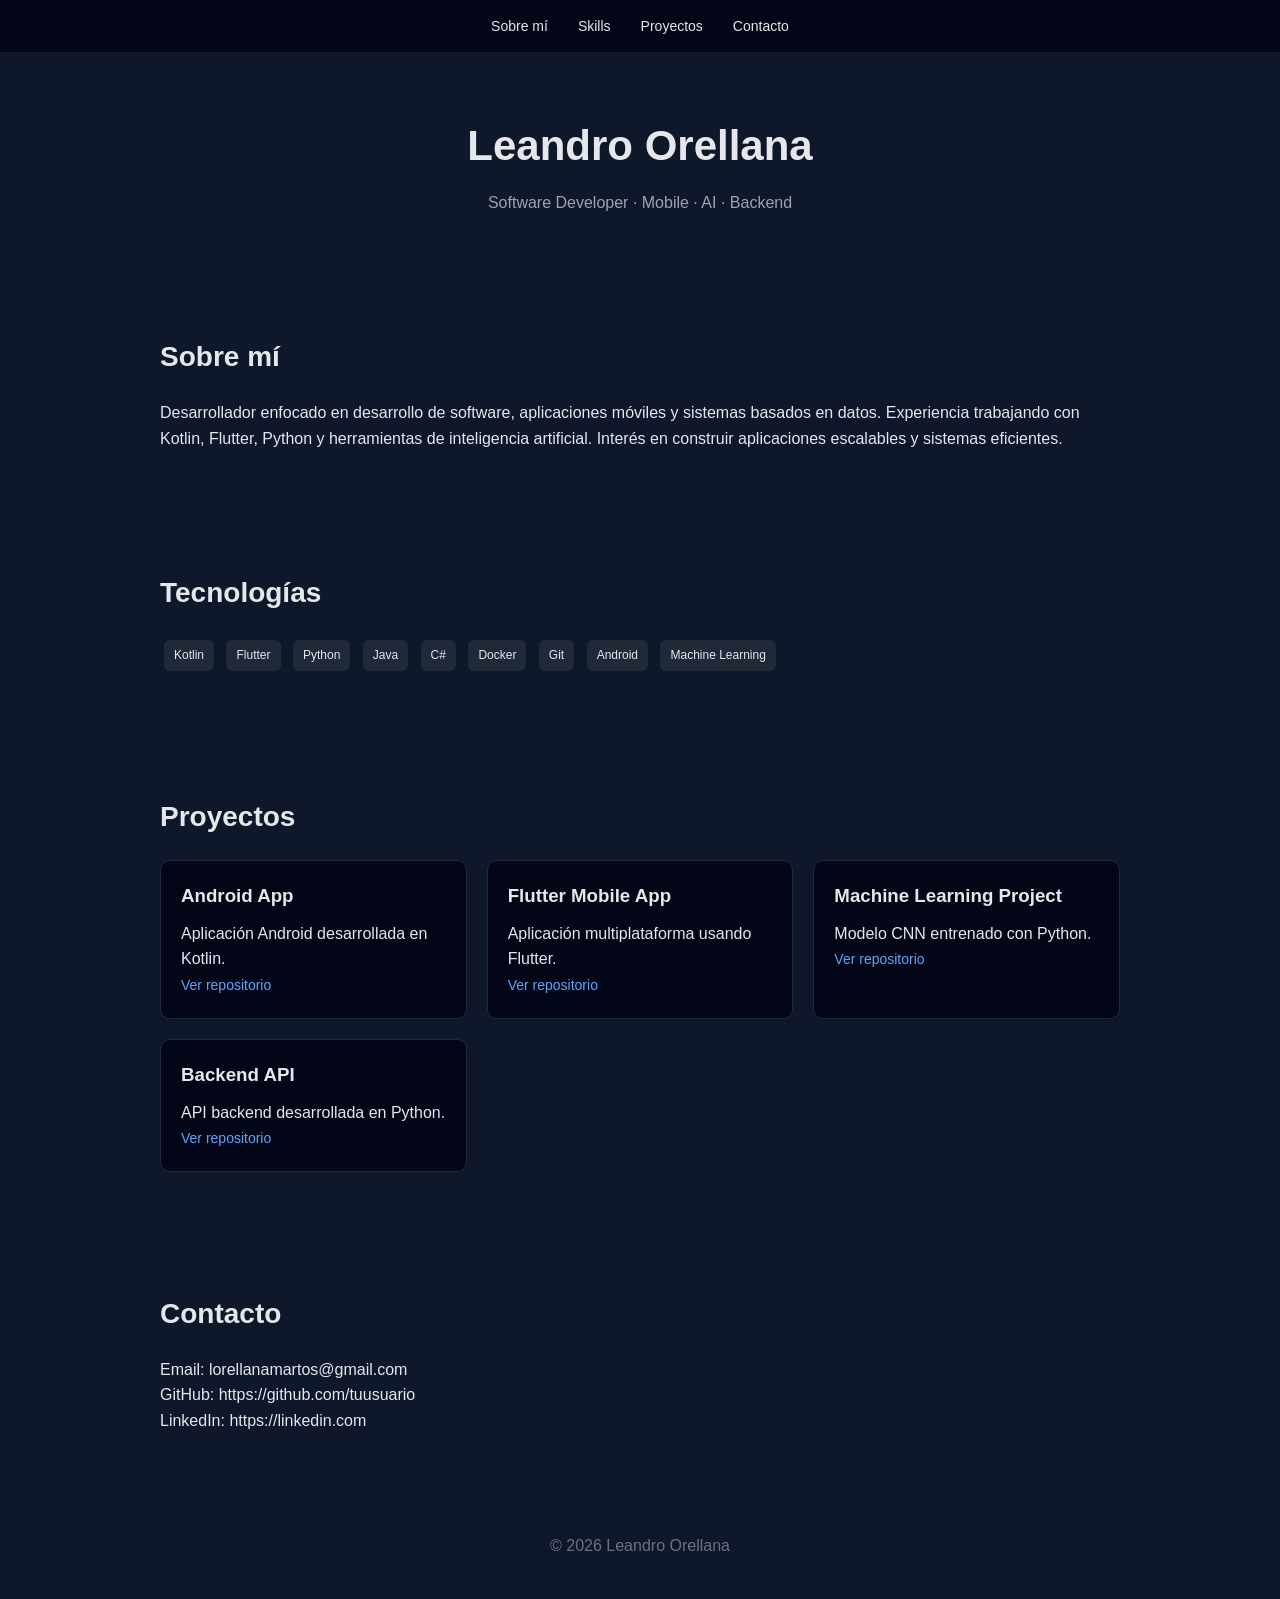
==== index.html @ 38a7999f "Add files via upload" ====
<!DOCTYPE html>
<html lang="es">
<head>
  <meta charset="UTF-8" />
  <meta name="viewport" content="width=device-width, initial-scale=1.0" />
  <title>Leandro Orellana | Software Developer</title>
  <style>
    *{box-sizing:border-box;margin:0;padding:0;font-family:Arial, Helvetica, sans-serif}
    body{background:#0f172a;color:#e5e7eb;line-height:1.6}
    header{padding:60px 20px;text-align:center}
    header h1{font-size:42px;margin-bottom:10px}
    header p{color:#9ca3af}

    nav{display:flex;justify-content:center;gap:30px;padding:15px;background:#020617;position:sticky;top:0}
    nav a{color:#e5e7eb;text-decoration:none;font-size:14px}

    section{max-width:1000px;margin:auto;padding:60px 20px}

    h2{margin-bottom:20px;font-size:28px}

    .grid{display:grid;grid-template-columns:repeat(auto-fit,minmax(250px,1fr));gap:20px}

    .card{background:#020617;padding:20px;border-radius:10px;border:1px solid #1f2937}

    .card h3{margin-bottom:10px}

    .tech span{display:inline-block;background:#1f2937;padding:6px 10px;border-radius:6px;font-size:12px;margin:4px}

    .project a{color:#60a5fa;text-decoration:none;font-size:14px}

    footer{text-align:center;padding:40px;color:#6b7280}
  </style>
</head>
<body>

<nav>
  <a href="#about">Sobre mí</a>
  <a href="#skills">Skills</a>
  <a href="#projects">Proyectos</a>
  <a href="#contact">Contacto</a>
</nav>

<header>
  <h1>Leandro Orellana</h1>
  <p>Software Developer · Mobile · AI · Backend</p>
</header>

<section id="about">
  <h2>Sobre mí</h2>
  <p>
  Desarrollador enfocado en desarrollo de software, aplicaciones móviles y sistemas basados en datos. 
  Experiencia trabajando con Kotlin, Flutter, Python y herramientas de inteligencia artificial. 
  Interés en construir aplicaciones escalables y sistemas eficientes.
  </p>
</section>

<section id="skills">
  <h2>Tecnologías</h2>
  <div class="tech">
    <span>Kotlin</span>
    <span>Flutter</span>
    <span>Python</span>
    <span>Java</span>
    <span>C#</span>
    <span>Docker</span>
    <span>Git</span>
    <span>Android</span>
    <span>Machine Learning</span>
  </div>
</section>

<section id="projects">
  <h2>Proyectos</h2>

  <div class="grid">

    <div class="card project">
      <h3>Android App</h3>
      <p>Aplicación Android desarrollada en Kotlin.</p>
      <a href="#">Ver repositorio</a>
    </div>

    <div class="card project">
      <h3>Flutter Mobile App</h3>
      <p>Aplicación multiplataforma usando Flutter.</p>
      <a href="#">Ver repositorio</a>
    </div>

    <div class="card project">
      <h3>Machine Learning Project</h3>
      <p>Modelo CNN entrenado con Python.</p>
      <a href="#">Ver repositorio</a>
    </div>

    <div class="card project">
      <h3>Backend API</h3>
      <p>API backend desarrollada en Python.</p>
      <a href="#">Ver repositorio</a>
    </div>

  </div>
</section>

<section id="contact">
  <h2>Contacto</h2>
  <p>Email: lorellanamartos@gmail.com</p>
  <p>GitHub: https://github.com/tuusuario</p>
  <p>LinkedIn: https://linkedin.com</p>
</section>

<footer>
  <p>© 2026 Leandro Orellana</p>
</footer>

</body>
</html>
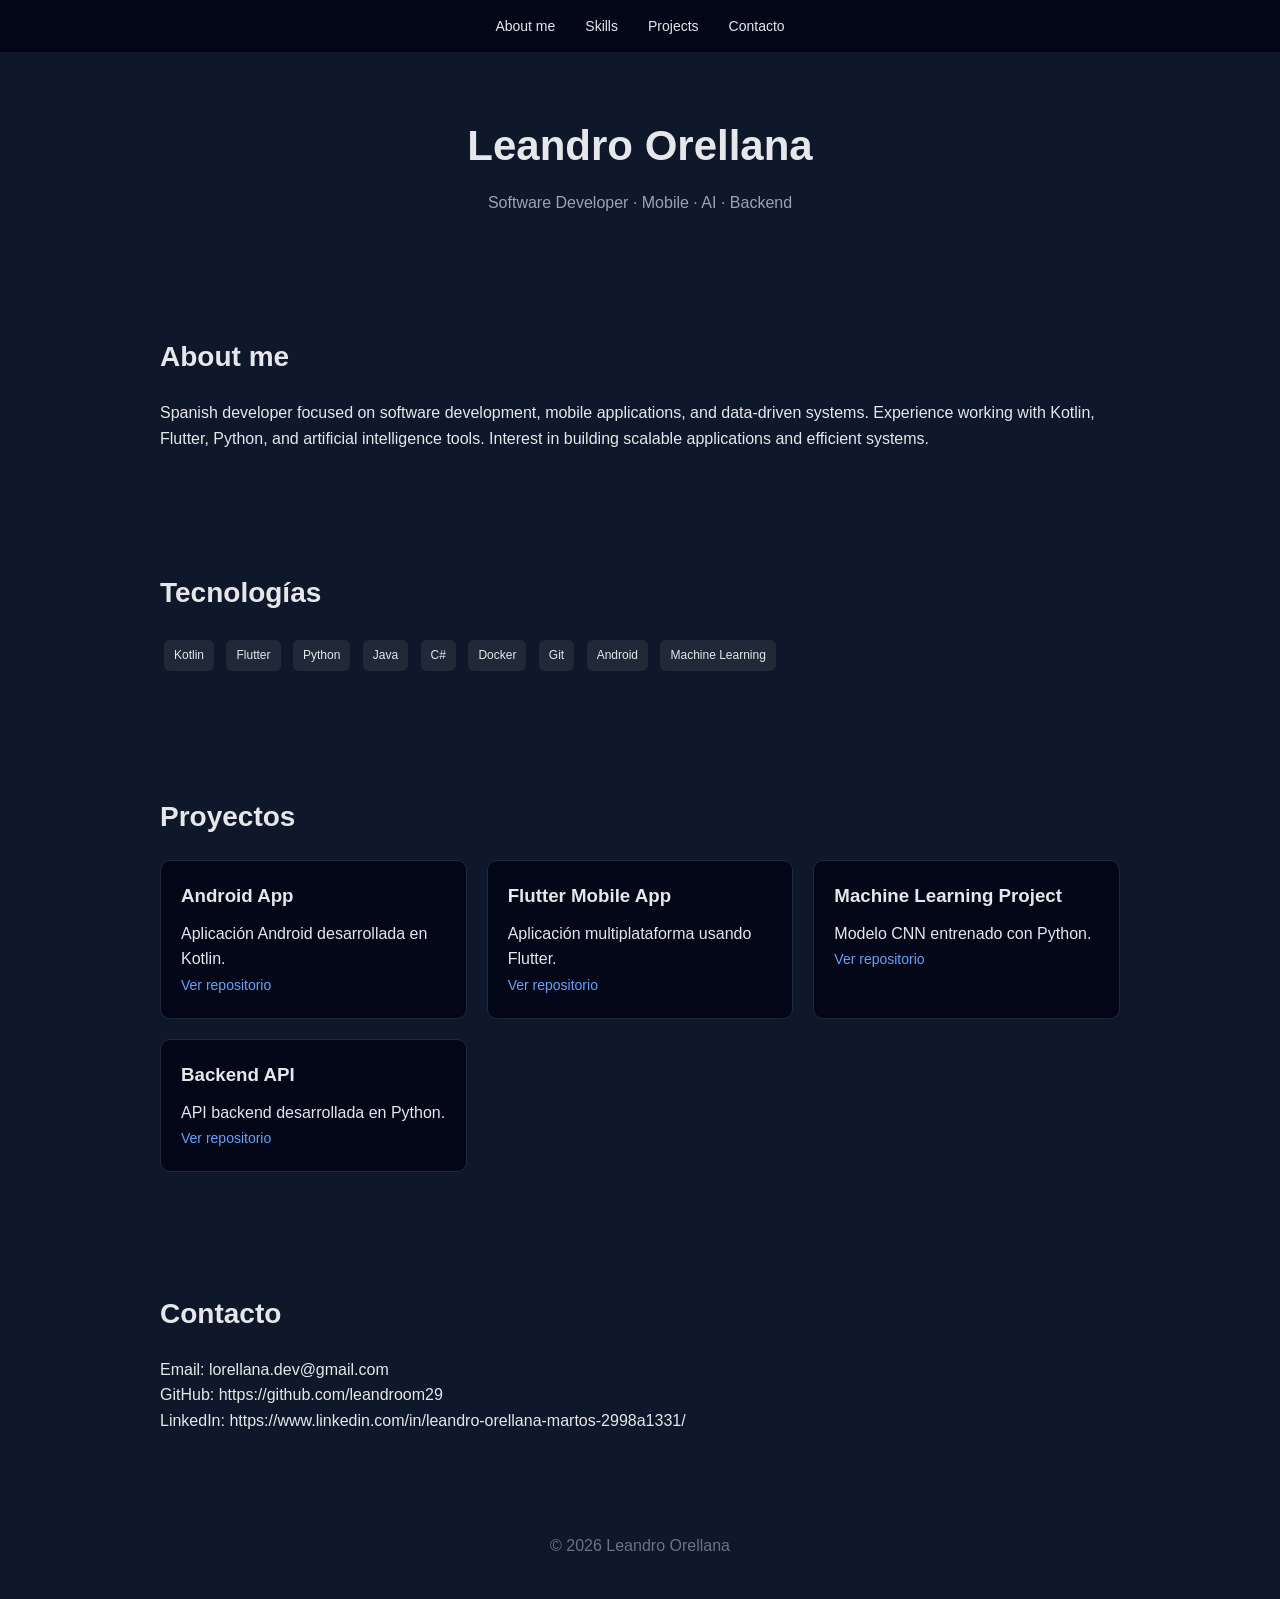
==== commit ff434eed: "Translate content to English and update contact info Updated personal information and translated sec" ====
--- a/index.html
+++ b/index.html
@@ -34,9 +34,9 @@
 <body>
 
 <nav>
-  <a href="#about">Sobre mí</a>
+  <a href="#about">About me</a>
   <a href="#skills">Skills</a>
-  <a href="#projects">Proyectos</a>
+  <a href="#projects">Projects</a>
   <a href="#contact">Contacto</a>
 </nav>
 
@@ -46,11 +46,11 @@
 </header>
 
 <section id="about">
-  <h2>Sobre mí</h2>
+  <h2>About me</h2>
   <p>
-  Desarrollador enfocado en desarrollo de software, aplicaciones móviles y sistemas basados en datos. 
-  Experiencia trabajando con Kotlin, Flutter, Python y herramientas de inteligencia artificial. 
-  Interés en construir aplicaciones escalables y sistemas eficientes.
+  Spanish developer focused on software development, mobile applications, and data-driven systems.
+Experience working with Kotlin, Flutter, Python, and artificial intelligence tools.
+Interest in building scalable applications and efficient systems.
   </p>
 </section>
 
@@ -103,9 +103,9 @@
 
 <section id="contact">
   <h2>Contacto</h2>
-  <p>Email: lorellanamartos@gmail.com</p>
-  <p>GitHub: https://github.com/tuusuario</p>
-  <p>LinkedIn: https://linkedin.com</p>
+  <p>Email: lorellana.dev@gmail.com</p>
+  <p>GitHub: https://github.com/leandroom29</p>
+  <p>LinkedIn: https://www.linkedin.com/in/leandro-orellana-martos-2998a1331/</p>
 </section>
 
 <footer>
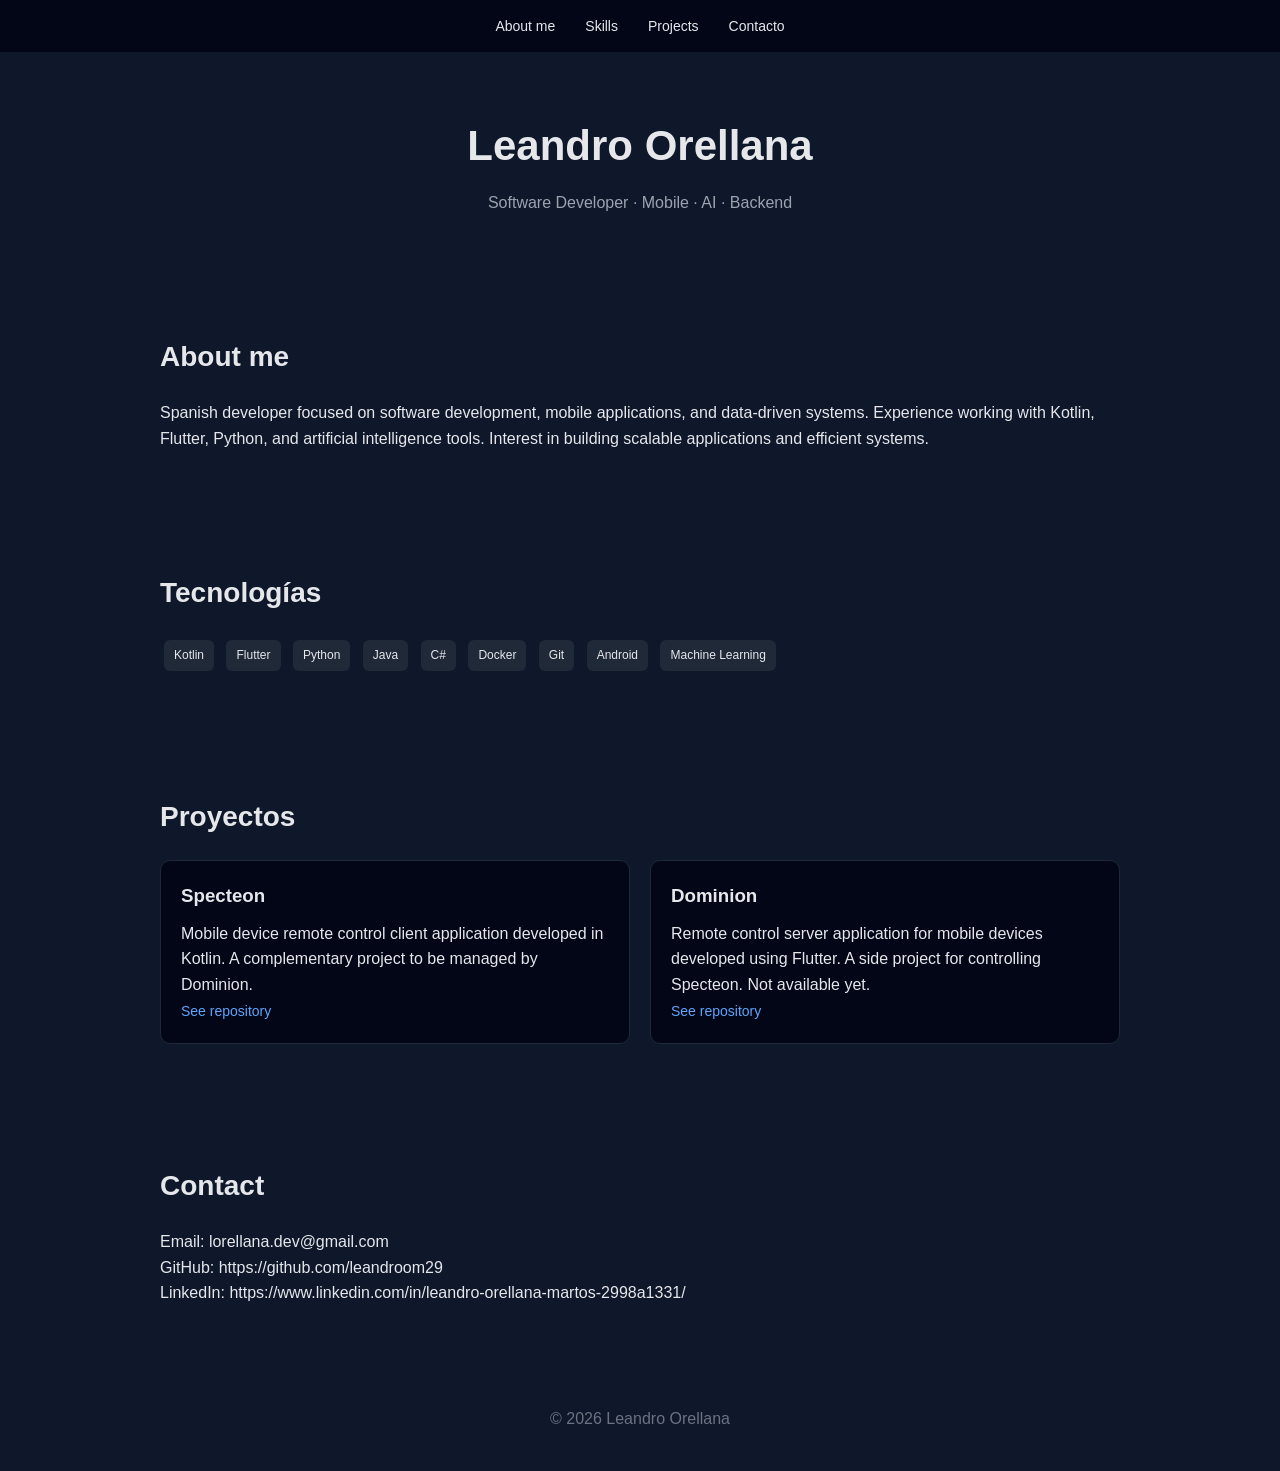
==== commit adb3ed0d: "Revise project details and update contact section Updated project descriptions and links in the port" ====
--- a/index.html
+++ b/index.html
@@ -75,34 +75,21 @@
   <div class="grid">
 
     <div class="card project">
-      <h3>Android App</h3>
-      <p>Aplicación Android desarrollada en Kotlin.</p>
-      <a href="#">Ver repositorio</a>
+      <h3>Specteon</h3>
+      <p>Mobile device remote control client application developed in Kotlin. A complementary project to be managed by Dominion.</p>
+      <a href="https://github.com/leandroom29/Specteon">See repository</a>
     </div>
 
     <div class="card project">
-      <h3>Flutter Mobile App</h3>
-      <p>Aplicación multiplataforma usando Flutter.</p>
-      <a href="#">Ver repositorio</a>
+      <h3>Dominion</h3>
+      <p>Remote control server application for mobile devices developed using Flutter. A side project for controlling Specteon. Not available yet.</p>
+      <a href="#">See repository</a>
     </div>
-
-    <div class="card project">
-      <h3>Machine Learning Project</h3>
-      <p>Modelo CNN entrenado con Python.</p>
-      <a href="#">Ver repositorio</a>
-    </div>
-
-    <div class="card project">
-      <h3>Backend API</h3>
-      <p>API backend desarrollada en Python.</p>
-      <a href="#">Ver repositorio</a>
-    </div>
-
   </div>
 </section>
 
 <section id="contact">
-  <h2>Contacto</h2>
+  <h2>Contact</h2>
   <p>Email: lorellana.dev@gmail.com</p>
   <p>GitHub: https://github.com/leandroom29</p>
   <p>LinkedIn: https://www.linkedin.com/in/leandro-orellana-martos-2998a1331/</p>
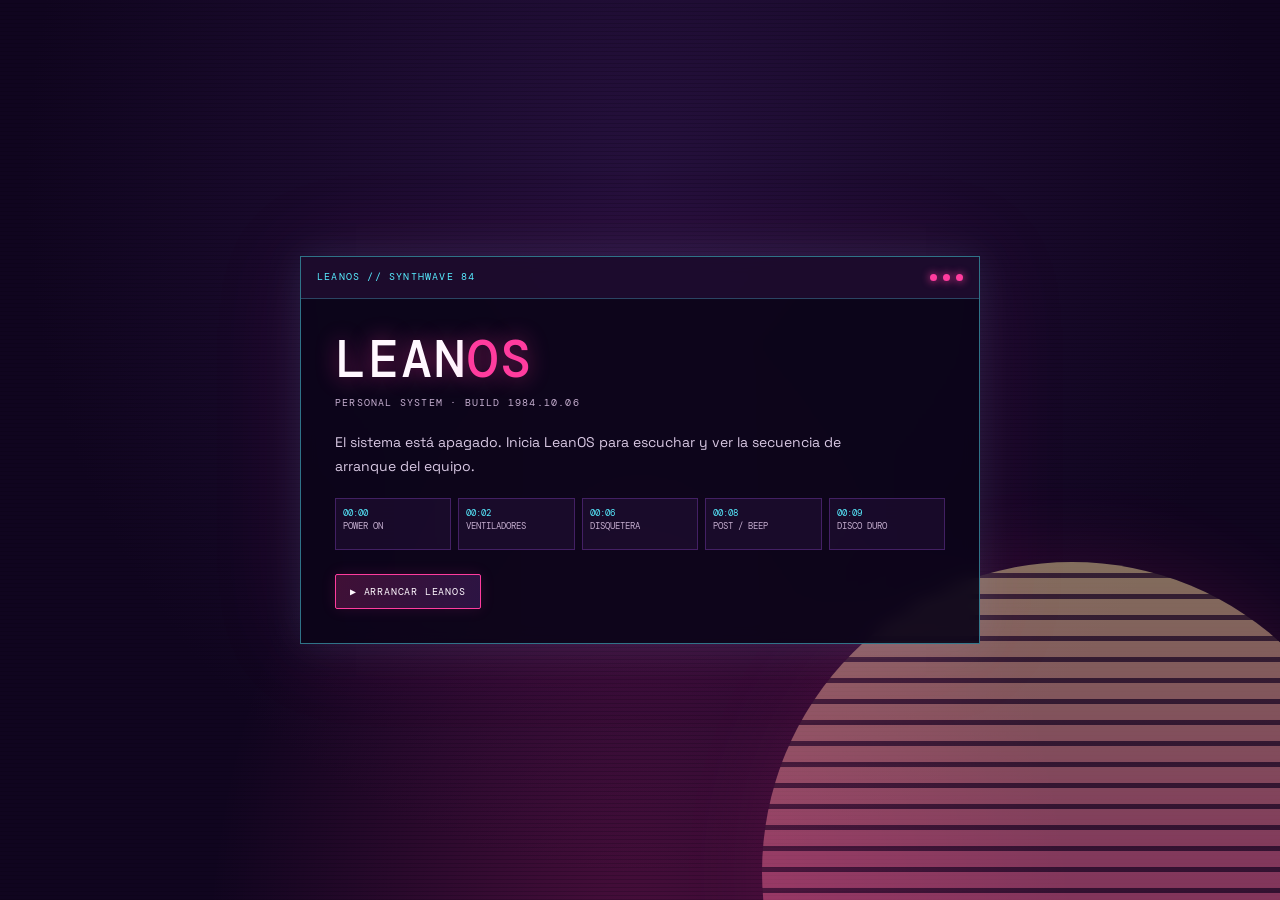
==== commit 6c36e858: "portfolio" ====
--- a/index.html
+++ b/index.html
@@ -3,101 +3,974 @@
 <head>
   <meta charset="UTF-8" />
   <meta name="viewport" content="width=device-width, initial-scale=1.0" />
-  <title>Leandro Orellana | Software Developer</title>
+  <meta name="theme-color" content="#10051f" />
+  <meta name="description" content="Portfolio de Leandro Orellana, desarrollador de software especializado en aplicaciones móviles, backend e inteligencia artificial." />
+  <title>Leandro Orellana — Software Developer</title>
   <style>
-    *{box-sizing:border-box;margin:0;padding:0;font-family:Arial, Helvetica, sans-serif}
-    body{background:#0f172a;color:#e5e7eb;line-height:1.6}
-    header{padding:60px 20px;text-align:center}
-    header h1{font-size:42px;margin-bottom:10px}
-    header p{color:#9ca3af}
-
-    nav{display:flex;justify-content:center;gap:30px;padding:15px;background:#020617;position:sticky;top:0}
-    nav a{color:#e5e7eb;text-decoration:none;font-size:14px}
-
-    section{max-width:1000px;margin:auto;padding:60px 20px}
-
-    h2{margin-bottom:20px;font-size:28px}
-
-    .grid{display:grid;grid-template-columns:repeat(auto-fit,minmax(250px,1fr));gap:20px}
-
-    .card{background:#020617;padding:20px;border-radius:10px;border:1px solid #1f2937}
-
-    .card h3{margin-bottom:10px}
-
-    .tech span{display:inline-block;background:#1f2937;padding:6px 10px;border-radius:6px;font-size:12px;margin:4px}
-
-    .project a{color:#60a5fa;text-decoration:none;font-size:14px}
-
-    footer{text-align:center;padding:40px;color:#6b7280}
+    @import url("https://fonts.googleapis.com/css2?family=DM+Mono:wght@400;500&family=Space+Grotesk:wght@400;500;600;700&display=swap");
+
+    :root {
+      color-scheme: dark;
+      --night: #10051f;
+      --panel: #190b2b;
+      --pink: #ff3c9e;
+      --violet: #b45cff;
+      --cyan: #57ecff;
+      --muted: #b3a4c9;
+      --white: #fff8ff;
+      --mono: "DM Mono", "Courier New", monospace;
+      --sans: "Space Grotesk", Arial, sans-serif;
+    }
+
+    * { box-sizing: border-box; }
+    body {
+      margin: 0;
+      overflow: hidden;
+      background: var(--night);
+      color: var(--white);
+      font-family: var(--sans);
+      line-height: 1.65;
+    }
+    a { color: inherit; }
+    a:focus-visible { outline: 2px solid var(--cyan); outline-offset: 5px; }
+    .hero {
+      position: relative;
+      isolation: isolate;
+      width: 100%;
+      height: 100vh;
+      height: 100dvh;
+      overflow: hidden;
+      background: #10051f;
+    }
+    .scene {
+      position: absolute;
+      z-index: -2;
+      inset: 0;
+      width: 100%;
+      height: 100%;
+      pointer-events: none;
+    }
+    .hero::after {
+      position: absolute;
+      z-index: -1;
+      inset: 0;
+      background: linear-gradient(90deg, rgb(16 5 31 / 76%), rgb(16 5 31 / 32%) 58%, transparent),
+        linear-gradient(0deg, #10051f 0%, transparent 24%, transparent 73%, rgb(16 5 31 / 30%));
+      content: "";
+      pointer-events: none;
+    }
+    .topbar {
+      position: absolute;
+      z-index: 1;
+      top: 0;
+      right: 0;
+      left: 0;
+      display: flex;
+      align-items: center;
+      justify-content: space-between;
+      padding: 24px clamp(20px, 5vw, 64px);
+    }
+    .brand {
+      color: var(--white);
+      font-family: var(--mono);
+      font-size: 14px;
+      letter-spacing: .13em;
+      text-decoration: none;
+    }
+    .brand span { color: var(--pink); }
+    .top-status, .hero-foot {
+      color: #ead7f0;
+      font-family: var(--mono);
+      font-size: 10px;
+      letter-spacing: .12em;
+      text-transform: uppercase;
+    }
+    .top-status span { color: var(--cyan); }
+    .identity {
+      position: absolute;
+      z-index: 1;
+      top: 17%;
+      left: clamp(20px, 5vw, 64px);
+      max-width: 340px;
+      pointer-events: none;
+      text-shadow: 0 2px 20px rgb(16 5 31 / 55%);
+    }
+    .identity p {
+      margin: 0 0 7px;
+      color: var(--cyan);
+      font-family: var(--mono);
+      font-size: 10px;
+      letter-spacing: .15em;
+      text-transform: uppercase;
+    }
+    .identity h1 {
+      margin: 0;
+      font-size: clamp(33px, 4.4vw, 52px);
+      letter-spacing: -.075em;
+      line-height: .98;
+    }
+    .identity h1 span { color: #ff8bc4; }
+    .section-nav {
+      position: absolute;
+      z-index: 1;
+      bottom: clamp(48px, 8vh, 76px);
+      left: 50%;
+      display: flex;
+      max-width: calc(100% - 32px);
+      flex-wrap: wrap;
+      justify-content: center;
+      gap: 9px;
+      transform: translateX(-50%);
+    }
+    .section-button {
+      display: inline-flex;
+      min-height: 40px;
+      align-items: center;
+      justify-content: center;
+      gap: 9px;
+      padding: 0 15px;
+      border: 1px solid rgb(255 255 255 / 28%);
+      border-radius: 3px;
+      background: rgb(19 7 34 / 78%);
+      color: var(--white);
+      font-family: var(--mono);
+      font-size: 10px;
+      letter-spacing: .04em;
+      cursor: pointer;
+      backdrop-filter: blur(8px);
+      transition: border-color .2s ease, background .2s ease, transform .2s ease;
+    }
+    .section-button:hover {
+      transform: translateY(-2px);
+      border-color: var(--cyan);
+      background: rgb(30 11 49 / 94%);
+    }
+    .section-button span { color: var(--pink); }
+    .hero-foot {
+      position: absolute;
+      right: clamp(20px, 5vw, 64px);
+      bottom: 19px;
+      left: clamp(20px, 5vw, 64px);
+      z-index: 1;
+      display: flex;
+      justify-content: space-between;
+    }
+    .hero-foot span:last-child { color: var(--cyan); }
+    .info-window {
+      width: min(460px, calc(100% - 32px));
+      max-height: min(520px, calc(100dvh - 40px));
+      padding: 0;
+      overflow: auto;
+      border: 1px solid rgb(255 60 158 / 72%);
+      border-radius: 4px;
+      background: linear-gradient(145deg, rgb(29 11 47 / 98%), rgb(13 6 25 / 98%));
+      color: var(--white);
+      box-shadow: 0 0 50px rgb(255 60 158 / 23%), 0 18px 80px rgb(0 0 0 / 55%);
+    }
+    .info-window::backdrop { background: rgb(8 3 17 / 58%); backdrop-filter: blur(4px); }
+    .window-bar {
+      position: sticky;
+      top: 0;
+      display: flex;
+      align-items: center;
+      justify-content: space-between;
+      gap: 16px;
+      padding: 13px 17px;
+      border-bottom: 1px solid rgb(190 119 255 / 24%);
+      background: #1b0b2d;
+    }
+    .window-title {
+      margin: 0;
+      color: var(--cyan);
+      font-family: var(--mono);
+      font-size: 11px;
+      font-weight: 500;
+      letter-spacing: .1em;
+      text-transform: uppercase;
+    }
+    .window-close {
+      display: grid;
+      width: 29px;
+      height: 29px;
+      place-items: center;
+      border: 1px solid rgb(255 255 255 / 25%);
+      border-radius: 2px;
+      background: transparent;
+      color: var(--white);
+      font-size: 17px;
+      cursor: pointer;
+    }
+    .window-close:hover { border-color: var(--pink); color: var(--pink); }
+    .window-content { padding: 20px; color: var(--muted); font-size: 14px; }
+    .window-content h3 { margin: 0 0 9px; color: var(--white); font-size: 21px; letter-spacing: -.04em; }
+    .window-content p { margin: 0 0 14px; }
+    .window-content a { color: #ff8bc4; text-underline-offset: 4px; }
+    .window-content a:hover { color: var(--cyan); }
+    .window-content[hidden] { display: none; }
+    .tech-list { display: flex; flex-wrap: wrap; gap: 8px; }
+    .tech-list span {
+      padding: 6px 10px;
+      border: 1px solid rgb(180 92 255 / 32%);
+      background: rgb(180 92 255 / 9%);
+      color: #eadcf5;
+      font-family: var(--mono);
+      font-size: 11px;
+    }
+    .project-entry + .project-entry { margin-top: 19px; padding-top: 16px; border-top: 1px solid rgb(190 119 255 / 18%); }
+    .project-entry h3 { font-size: 17px; }
+    .project-entry p { margin-bottom: 8px; }
+    .boot-screen {
+      position: fixed;
+      z-index: 10;
+      inset: 0;
+      display: grid;
+      place-items: center;
+      overflow: hidden;
+      padding: 24px;
+      background: radial-gradient(ellipse at 50% 110%, rgb(255 43 151 / 25%), transparent 48%),
+        radial-gradient(ellipse at 50% 20%, #25103c 0%, #10051f 68%);
+      opacity: 1;
+      transition: opacity .55s ease, visibility .55s ease;
+    }
+    .boot-screen::before {
+      position: absolute;
+      inset: 0;
+      background: repeating-linear-gradient(transparent 0 3px, rgb(5 0 13 / 19%) 3px 4px);
+      content: "";
+      pointer-events: none;
+    }
+    .boot-sun {
+      position: absolute;
+      right: -8vw;
+      bottom: -22vw;
+      width: min(68vw, 620px);
+      aspect-ratio: 1;
+      border-radius: 50%;
+      background: repeating-linear-gradient(0deg, transparent 0 16px, rgb(36 7 41 / 75%) 16px 21px),
+        linear-gradient(180deg, #ffe1a0 0%, #ff719e 48%, #ff2b96 100%);
+      box-shadow: 0 0 90px rgb(255 43 151 / 28%);
+      opacity: .48;
+      pointer-events: none;
+    }
+    .boot-shell {
+      position: relative;
+      width: min(680px, 100%);
+      border: 1px solid rgb(87 236 255 / 48%);
+      background: rgb(12 5 25 / 90%);
+      box-shadow: 0 0 36px rgb(87 236 255 / 10%), 0 0 90px rgb(255 43 151 / 10%);
+      backdrop-filter: blur(8px);
+    }
+    .boot-titlebar {
+      display: flex;
+      align-items: center;
+      justify-content: space-between;
+      gap: 12px;
+      padding: 12px 16px;
+      border-bottom: 1px solid rgb(87 236 255 / 26%);
+      background: rgb(32 12 49 / 85%);
+      color: var(--cyan);
+      font-family: var(--mono);
+      font-size: 10px;
+      letter-spacing: .12em;
+      text-transform: uppercase;
+    }
+    .boot-leds { display: flex; gap: 6px; }
+    .boot-leds i { width: 7px; height: 7px; border-radius: 50%; background: var(--pink); box-shadow: 0 0 8px var(--pink); }
+    .boot-content { padding: clamp(20px, 5vw, 34px); }
+    .boot-wordmark {
+      margin: 0;
+      color: var(--white);
+      font-family: var(--mono);
+      font-size: clamp(32px, 8vw, 52px);
+      font-weight: 500;
+      letter-spacing: .04em;
+      line-height: 1;
+      text-shadow: 0 0 22px rgb(255 60 158 / 48%);
+    }
+    .boot-wordmark span { color: var(--pink); }
+    .boot-tagline {
+      margin: 10px 0 20px;
+      color: #c5aecf;
+      font-family: var(--mono);
+      font-size: 10px;
+      letter-spacing: .12em;
+      text-transform: uppercase;
+    }
+    .boot-intro p {
+      max-width: 520px;
+      margin: 0 0 17px;
+      color: #d8c8e3;
+      font-size: 14px;
+    }
+    .boot-sequence {
+      display: grid;
+      grid-template-columns: repeat(5, minmax(0, 1fr));
+      gap: 7px;
+      margin: 20px 0 24px;
+      padding: 0;
+      list-style: none;
+    }
+    .boot-sequence li {
+      min-height: 52px;
+      padding: 8px 7px;
+      border: 1px solid rgb(180 92 255 / 27%);
+      background: rgb(180 92 255 / 7%);
+      color: #c5aecf;
+      font-family: var(--mono);
+      font-size: 9px;
+      line-height: 1.5;
+    }
+    .boot-sequence li span { display: block; color: var(--cyan); }
+    .boot-start, .boot-skip {
+      padding: 10px 14px;
+      border: 1px solid var(--pink);
+      border-radius: 2px;
+      background: linear-gradient(110deg, rgb(255 60 158 / 21%), rgb(180 92 255 / 18%));
+      color: var(--white);
+      font-family: var(--mono);
+      font-size: 10px;
+      letter-spacing: .08em;
+      text-transform: uppercase;
+      cursor: pointer;
+      box-shadow: 0 0 15px rgb(255 60 158 / 12%);
+    }
+    .boot-start:hover, .boot-start:focus-visible, .boot-skip:hover, .boot-skip:focus-visible {
+      border-color: var(--cyan);
+      color: var(--cyan);
+    }
+    .boot-start:disabled { cursor: wait; opacity: .7; }
+    .boot-error {
+      margin: 12px 0 0 !important;
+      color: #ff8bc4 !important;
+      font-family: var(--mono);
+      font-size: 11px !important;
+    }
+    .boot-fallback {
+      margin-left: 10px;
+      padding: 0;
+      border: 0;
+      background: transparent;
+      color: var(--cyan);
+      font-family: var(--mono);
+      font-size: 10px;
+      text-decoration: underline;
+      text-underline-offset: 3px;
+      cursor: pointer;
+    }
+    .boot-fallback[hidden] { display: none; }
+    .boot-intro[hidden], .boot-running[hidden] { display: none; }
+    .boot-log {
+      min-height: 146px;
+      margin: 0;
+      overflow: hidden;
+      color: #d8c8e3;
+      font-family: var(--mono);
+      font-size: 11px;
+      line-height: 1.9;
+      list-style: none;
+    }
+    .boot-log li::before { margin-right: 9px; color: var(--cyan); content: ">"; }
+    .boot-log li:last-child::after {
+      display: inline-block;
+      width: 7px;
+      height: 12px;
+      margin-left: 5px;
+      background: var(--pink);
+      content: "";
+      vertical-align: -2px;
+      animation: boot-cursor .85s steps(2, start) infinite;
+    }
+    @keyframes boot-cursor { to { visibility: hidden; } }
+    .boot-progress-meta {
+      display: flex;
+      justify-content: space-between;
+      margin-top: 21px;
+      color: var(--cyan);
+      font-family: var(--mono);
+      font-size: 10px;
+      letter-spacing: .08em;
+      text-transform: uppercase;
+    }
+    .boot-status-group { display: flex; min-width: 0; align-items: center; gap: 8px; }
+    .boot-loader {
+      color: var(--pink);
+      white-space: pre;
+      text-shadow: 0 0 9px rgb(255 60 158 / 60%);
+    }
+    .boot-loader[hidden] { display: none; }
+    .boot-progress {
+      height: 8px;
+      margin-top: 9px;
+      padding: 1px;
+      border: 1px solid rgb(87 236 255 / 54%);
+      background: rgb(87 236 255 / 7%);
+    }
+    .boot-progress-fill {
+      width: 0;
+      height: 100%;
+      background: linear-gradient(90deg, var(--violet), var(--pink), #ffc082);
+      box-shadow: 0 0 13px rgb(255 60 158 / 65%);
+      transition: width .12s linear;
+    }
+    .boot-bottom {
+      display: flex;
+      align-items: center;
+      justify-content: space-between;
+      gap: 12px;
+      margin-top: 19px;
+      color: #9b85aa;
+      font-family: var(--mono);
+      font-size: 9px;
+      letter-spacing: .08em;
+    }
+    .boot-bottom-actions { display: flex; gap: 8px; }
+    .boot-skip {
+      padding: 7px 10px;
+      border: 1px solid rgb(255 255 255 / 27%);
+      border-radius: 2px;
+      background: transparent;
+      color: var(--white);
+      font-family: var(--mono);
+      font-size: 9px;
+      letter-spacing: .08em;
+      text-transform: uppercase;
+      cursor: pointer;
+    }
+    .boot-skip:hover, .boot-skip:focus-visible {
+      border-color: var(--pink);
+      color: #ff8bc4;
+    }
+    .boot-screen.is-exiting { visibility: hidden; opacity: 0; pointer-events: none; }
+    @media (max-width: 520px) {
+      .topbar { padding: 17px 16px; }
+      .top-status { max-width: 145px; font-size: 8px; text-align: right; }
+      .identity { top: 12%; left: 20px; }
+      .identity h1 { font-size: 31px; }
+      .section-nav { bottom: 62px; gap: 7px; }
+      .section-button { min-height: 36px; padding-inline: 10px; font-size: 9px; }
+      .hero-foot { right: 15px; bottom: 14px; left: 15px; font-size: 8px; }
+      .boot-log { min-height: 132px; font-size: 10px; }
+      .boot-tagline { font-size: 9px; }
+      .boot-bottom { align-items: flex-start; flex-wrap: wrap; }
+      .boot-bottom-actions { width: 100%; justify-content: flex-end; }
+      .boot-sequence { grid-template-columns: repeat(3, minmax(0, 1fr)); }
+      .boot-sequence li { min-height: 44px; }
+    }
+    @media (prefers-reduced-motion: reduce) {
+      *, *::before, *::after { transition-duration: .01ms !important; animation-duration: .01ms !important; animation-iteration-count: 1 !important; }
+    }
   </style>
 </head>
 <body>
-
-<nav>
-  <a href="#about">About me</a>
-  <a href="#skills">Skills</a>
-  <a href="#projects">Projects</a>
-  <a href="#contact">Contacto</a>
-</nav>
-
-<header>
-  <h1>Leandro Orellana</h1>
-  <p>Software Developer · Mobile · AI · Backend</p>
-</header>
-
-<section id="about">
-  <h2>About me</h2>
-  <p>
-  Spanish developer focused on software development, mobile applications, and data-driven systems.
-Experience working with Kotlin, Flutter, Python, and artificial intelligence tools.
-Interest in building scalable applications and efficient systems.
-  </p>
-</section>
-
-<section id="skills">
-  <h2>Tecnologías</h2>
-  <div class="tech">
-    <span>Kotlin</span>
-    <span>Flutter</span>
-    <span>Python</span>
-    <span>Java</span>
-    <span>C#</span>
-    <span>Docker</span>
-    <span>Git</span>
-    <span>Android</span>
-    <span>Machine Learning</span>
-  </div>
-</section>
-
-<section id="projects">
-  <h2>Proyectos</h2>
-
-  <div class="grid">
-
-    <div class="card project">
-      <h3>Specteon</h3>
-      <p>Mobile device remote control client application developed in Kotlin. A complementary project to be managed by Dominion.</p>
-      <a href="https://github.com/leandroom29/Specteon">See repository</a>
+  <section class="boot-screen" aria-label="Inicio de LeanOS">
+    <div class="boot-sun" aria-hidden="true"></div>
+    <div class="boot-shell">
+      <div class="boot-titlebar">
+        <span>LeanOS // Synthwave 84</span>
+        <span class="boot-leds" aria-hidden="true"><i></i><i></i><i></i></span>
+      </div>
+      <div class="boot-content">
+        <h1 class="boot-wordmark">LEAN<span>OS</span></h1>
+        <p class="boot-tagline">Personal system · build 1984.10.06</p>
+        <div class="boot-intro">
+          <p>El sistema está apagado. Inicia LeanOS para escuchar y ver la secuencia de arranque del equipo.</p>
+          <ul class="boot-sequence" aria-label="Secuencia de arranque">
+            <li><span>00:00</span>POWER ON</li>
+            <li><span>00:02</span>VENTILADORES</li>
+            <li><span>00:06</span>DISQUETERA</li>
+            <li><span>00:08</span>POST / BEEP</li>
+            <li><span>00:09</span>DISCO DURO</li>
+          </ul>
+          <button class="boot-start" type="button">▶ Arrancar LeanOS</button>
+          <p class="boot-error" role="alert" hidden></p>
+          <button class="boot-fallback" type="button" hidden>Continuar sin audio</button>
+        </div>
+        <div class="boot-running" hidden>
+          <ul class="boot-log" aria-live="polite" aria-label="Mensajes de inicio del sistema"></ul>
+          <div class="boot-progress-meta">
+            <span class="boot-status-group">
+              <span id="boot-status" aria-live="polite">Preparando encendido</span>
+              <span class="boot-loader" aria-hidden="true" hidden>_/\_/\_</span>
+            </span>
+            <span id="boot-percentage">00%</span>
+          </div>
+          <div class="boot-progress" role="progressbar" aria-label="Carga de LeanOS" aria-valuemin="0" aria-valuemax="100" aria-valuenow="0">
+            <div class="boot-progress-fill"></div>
+          </div>
+          <div class="boot-bottom">
+            <span id="boot-stage">MEM 640K · POWER OFF</span>
+            <div class="boot-bottom-actions">
+              <button class="boot-skip" type="button">Omitir arranque ↵</button>
+            </div>
+          </div>
+        </div>
+      </div>
     </div>
-
-    <div class="card project">
-      <h3>Dominion</h3>
-      <p>Remote control server application for mobile devices developed using Flutter. A side project for controlling Specteon. Not available yet.</p>
-      <a href="#">See repository</a>
+    <audio class="boot-audio" preload="none" src="./audio/leanos_start.mp3"></audio>
+  </section>
+  <header class="hero" id="inicio">
+    <canvas class="scene" aria-hidden="true"></canvas>
+    <div class="topbar">
+      <a class="brand" href="#inicio" aria-label="Leandro Orellana, inicio">LO<span>_</span>DEV</a>
+      <div class="top-status">Portfolio interactivo <span>●</span> Sistema en línea</div>
     </div>
-  </div>
-</section>
-
-<section id="contact">
-  <h2>Contact</h2>
-  <p>Email: lorellana.dev@gmail.com</p>
-  <p>GitHub: https://github.com/leandroom29</p>
-  <p>LinkedIn: https://www.linkedin.com/in/leandro-orellana-martos-2998a1331/</p>
-</section>
-
-<footer>
-  <p>© 2026 Leandro Orellana</p>
-</footer>
-
+    <div class="identity">
+      <p>Mobile · Backend · IA</p>
+      <h1>Leandro<br /><span>Orellana</span></h1>
+    </div>
+    <nav class="section-nav" aria-label="Secciones del portfolio">
+      <button class="section-button" type="button" data-panel="about"><span>01</span> Sobre mí</button>
+      <button class="section-button" type="button" data-panel="tech"><span>02</span> Lenguajes</button>
+      <button class="section-button" type="button" data-panel="projects"><span>03</span> Proyectos</button>
+      <button class="section-button" type="button" data-panel="contact"><span>04</span> Contacto</button>
+    </nav>
+    <div class="hero-foot" aria-hidden="true">
+      <span>Leandro Orellana · Software developer</span>
+      <span>Press a section to explore</span>
+    </div>
+  </header>
+
+  <dialog class="info-window" aria-labelledby="window-title">
+    <div class="window-bar">
+      <h2 class="window-title" id="window-title">Información</h2>
+      <button class="window-close" type="button" aria-label="Cerrar ventana">×</button>
+    </div>
+    <div class="window-content" data-content="about">
+      <h3>Hola, soy Leandro.</h3>
+      <p>Desarrollador español centrado en aplicaciones móviles, sistemas backend y soluciones basadas en datos. Me interesa construir productos escalables que conviertan ideas complejas en experiencias sencillas.</p>
+    </div>
+    <div class="window-content" data-content="tech" hidden>
+      <h3>Mis herramientas</h3>
+      <p>Tecnologías con las que desarrollo:</p>
+      <div class="tech-list" aria-label="Lenguajes y tecnologías">
+        <span>Kotlin</span><span>Flutter</span><span>Python</span><span>Java</span>
+        <span>C#</span><span>Docker</span><span>Git</span><span>Android</span><span>Machine Learning</span>
+      </div>
+    </div>
+    <div class="window-content" data-content="projects" hidden>
+      <div class="project-entry">
+        <h3>Specteon <span class="section-kicker">· Kotlin</span></h3>
+        <p>Cliente móvil para el control remoto de dispositivos; proyecto complementario a Dominion.</p>
+        <a href="https://github.com/leandroom29/Specteon" target="_blank" rel="noreferrer">Ver repositorio ↗</a>
+      </div>
+      <div class="project-entry">
+        <h3>Dominion <span class="section-kicker">· Flutter</span></h3>
+        <p>Servidor de control remoto para dispositivos móviles. En desarrollo.</p>
+      </div>
+    </div>
+    <div class="window-content" data-content="contact" hidden>
+      <h3>Conectemos.</h3>
+      <p>Estoy abierto a conversar sobre proyectos, tecnología y nuevas oportunidades.</p>
+      <p><a href="mailto:lorellana.dev@gmail.com">lorellana.dev@gmail.com</a></p>
+      <p><a href="https://github.com/leandroom29" target="_blank" rel="noreferrer">GitHub ↗</a> · <a href="https://www.linkedin.com/in/leandro-orellana-martos-2998a1331/" target="_blank" rel="noreferrer">LinkedIn ↗</a></p>
+    </div>
+  </dialog>
+
+  <script>
+    (() => {
+      const canvas = document.querySelector(".scene");
+      const context = canvas.getContext("2d");
+      const reducedMotion = window.matchMedia("(prefers-reduced-motion: reduce)");
+      const infoWindow = document.querySelector(".info-window");
+      const windowTitle = document.querySelector("#window-title");
+      const sectionTitles = {
+        about: "01 / Sobre mí",
+        tech: "02 / Lenguajes y tecnologías",
+        projects: "03 / Proyectos",
+        contact: "04 / Contacto"
+      };
+      const bootScreen = document.querySelector(".boot-screen");
+      const bootIntro = document.querySelector(".boot-intro");
+      const bootRunning = document.querySelector(".boot-running");
+      const bootLog = document.querySelector(".boot-log");
+      const bootProgress = document.querySelector(".boot-progress");
+      const bootProgressFill = document.querySelector(".boot-progress-fill");
+      const bootPercentage = document.querySelector("#boot-percentage");
+      const bootStatus = document.querySelector("#boot-status");
+      const bootLoader = document.querySelector(".boot-loader");
+      const bootStage = document.querySelector("#boot-stage");
+      const bootAudio = document.querySelector(".boot-audio");
+      const bootStartButton = document.querySelector(".boot-start");
+      const bootError = document.querySelector(".boot-error");
+      const bootFallback = document.querySelector(".boot-fallback");
+      const hero = document.querySelector(".hero");
+      const bootPhases = [
+        { start: 0, end: 2, title: "ENCENDIDO FÍSICO", status: "Cerrando circuito de alimentación", stage: "POWER ON · 00:00", message: "Interruptor POWER activado · autodiagnóstico iniciado", progressStart: 0, progressEnd: 18 },
+        { start: 2, end: 6, title: "VENTILADORES Y DISCO DURO", status: "Acelerando ventiladores · iniciando HDD", stage: "VENTILADORES + HDD · 00:02", message: "Fuente estable · motor del disco girando", progressStart: 18, progressEnd: 53 },
+        { start: 6, end: 8, title: "LECTURA DE DISQUETERA", status: "Comprobando unidad A:", stage: "FLOPPY CHECK · 00:06", message: "BIOS leyendo unidad de disquete", progressStart: 53, progressEnd: 53, waiting: true },
+        { start: 8, end: 9, title: "POST COMPLETADO", status: "Hardware verificado · POST OK", stage: "POST OK · 00:08", message: "Comprobación terminada correctamente · beep", progressStart: 53, progressEnd: 66 },
+        { start: 9, end: 11, title: "LECTURA DEL DISCO DURO", status: "Leyendo sector de arranque", stage: "BOOT SECTOR · 00:09", message: "Cabezal HDD leyendo LeanOS.SYS", progressStart: 66, progressEnd: 95 }
+      ];
+      let width = 0;
+      let height = 0;
+      let pixelRatio = 1;
+      let stars = [];
+      let animationFrame = 0;
+      let lastFrameTime = 0;
+      let bootFinished = false;
+      let bootStarted = false;
+      let bootMessageIndex = -1;
+      let bootAnimationFrame = 0;
+      const bootLoaderFrames = ["_/\\_/\\_", "/\\_/\\_/", "\\_/\\_/_", "/\\_/\\_"];
+      hero.inert = true;
+
+      function addBootMessage(message) {
+        const line = document.createElement("li");
+        line.textContent = message;
+        bootLog.append(line);
+      }
+
+      function updateBootProgress() {
+        if (!bootStarted || bootFinished) return;
+        const elapsed = bootAudio.currentTime;
+        const phaseIndex = bootPhases.findIndex((phase) => elapsed < phase.end);
+        const currentPhase = bootPhases[phaseIndex === -1 ? bootPhases.length - 1 : phaseIndex];
+
+        const currentPhaseIndex = phaseIndex === -1 ? bootPhases.length - 1 : phaseIndex;
+        if (currentPhaseIndex !== bootMessageIndex) {
+          bootMessageIndex = currentPhaseIndex;
+          addBootMessage(currentPhase.message);
+        }
+
+        const phaseProgress = currentPhase.waiting
+          ? 0
+          : Math.max(0, Math.min(1, (elapsed - currentPhase.start) / (currentPhase.end - currentPhase.start)));
+        const progress = elapsed >= 11 && !bootAudio.ended
+          ? 95
+          : Math.round(currentPhase.progressStart
+          + (currentPhase.progressEnd - currentPhase.progressStart) * phaseProgress);
+        bootProgressFill.style.width = `${progress}%`;
+        bootProgress.setAttribute("aria-valuenow", String(progress));
+        bootPercentage.textContent = `${String(progress).padStart(2, "0")}%`;
+        const waitingForDisk = elapsed >= 11 && !bootAudio.ended;
+        bootStatus.textContent = waitingForDisk ? "Esperando fin de lectura del disco" : currentPhase.status;
+        bootStage.textContent = `${currentPhase.title} · ${currentPhase.stage}`;
+        bootLoader.hidden = !currentPhase.waiting && !waitingForDisk;
+        if (currentPhase.waiting || waitingForDisk) {
+          const frame = Math.floor(elapsed * 9) % bootLoaderFrames.length;
+          bootLoader.textContent = bootLoaderFrames[frame];
+        }
+        bootAnimationFrame = window.requestAnimationFrame(updateBootProgress);
+      }
+
+      function showBootAudioError(error) {
+        if (bootFinished || (!bootStarted && !bootError.hidden)) return;
+        bootStarted = false;
+        window.cancelAnimationFrame(bootAnimationFrame);
+        bootAudio.pause();
+        bootRunning.hidden = true;
+        bootIntro.hidden = false;
+        bootStartButton.disabled = false;
+        bootStartButton.textContent = "Reintentar arranque";
+        bootError.textContent = `No se pudo reproducir audio/leanos_start.mp3: ${error.message || "formato de audio no compatible"}`;
+        bootError.hidden = false;
+        bootFallback.hidden = false;
+        console.error("No se pudo iniciar el audio de LeanOS.", error);
+      }
+
+      async function startBoot() {
+        if (bootStarted || bootFinished) return;
+        bootStartButton.disabled = true;
+        bootError.hidden = true;
+        bootFallback.hidden = true;
+        bootError.textContent = "";
+        try {
+          bootAudio.currentTime = 0;
+          await bootAudio.play();
+          bootStarted = true;
+          bootIntro.hidden = true;
+          bootRunning.hidden = false;
+          bootStartButton.textContent = "▶ Arrancar LeanOS";
+          updateBootProgress();
+        } catch (error) {
+          showBootAudioError(error);
+        }
+      }
+
+      function continueWithoutAudio() {
+        bootError.hidden = true;
+        bootFallback.hidden = true;
+        bootStarted = true;
+        bootIntro.hidden = true;
+        bootRunning.hidden = false;
+        finishBoot(true);
+      }
+
+      function finishBoot(skipped = false) {
+        if (bootFinished) return;
+        bootFinished = true;
+        window.cancelAnimationFrame(bootAnimationFrame);
+        if (skipped) {
+          bootAudio.pause();
+          if (!bootAudio.error) bootAudio.currentTime = 0;
+          addBootMessage("Arranque omitido manualmente · abriendo escritorio");
+        } else {
+          addBootMessage("LeanOS.SYS cargado · escritorio listo");
+        }
+        bootProgressFill.style.width = "100%";
+        bootProgress.setAttribute("aria-valuenow", "100");
+        bootPercentage.textContent = "100%";
+        bootStatus.textContent = skipped ? "Arranque omitido" : "Sistema listo";
+        bootStage.textContent = "LEANOS READY";
+        bootLoader.hidden = true;
+        window.setTimeout(() => {
+          bootScreen.classList.add("is-exiting");
+          hero.inert = false;
+        }, 220);
+      }
+
+      bootStartButton.addEventListener("click", startBoot);
+      bootAudio.addEventListener("ended", () => finishBoot());
+      bootAudio.addEventListener("error", () => {
+        showBootAudioError(bootAudio.error || new Error("No se pudo cargar el archivo de audio"));
+      });
+      bootFallback.addEventListener("click", continueWithoutAudio);
+      document.querySelector(".boot-skip").addEventListener("click", () => finishBoot(true));
+      document.addEventListener("keydown", (event) => {
+        if (!bootStarted && !bootFinished && event.key === "Enter") {
+          event.preventDefault();
+          startBoot();
+        } else if (bootStarted && !bootFinished && event.key === "Escape") {
+          event.preventDefault();
+          finishBoot(true);
+        }
+      });
+
+      document.querySelectorAll(".section-button").forEach((button) => {
+        button.addEventListener("click", () => {
+          const section = button.dataset.panel;
+          document.querySelectorAll(".window-content").forEach((content) => {
+            content.hidden = content.dataset.content !== section;
+          });
+          windowTitle.textContent = sectionTitles[section];
+          infoWindow.showModal();
+        });
+      });
+      document.querySelector(".window-close").addEventListener("click", () => infoWindow.close());
+      infoWindow.addEventListener("click", (event) => {
+        if (event.target === infoWindow) infoWindow.close();
+      });
+
+      function resize() {
+        const bounds = canvas.getBoundingClientRect();
+        width = bounds.width;
+        height = bounds.height;
+        pixelRatio = Math.min(window.devicePixelRatio || 1, 2);
+        canvas.width = Math.round(width * pixelRatio);
+        canvas.height = Math.round(height * pixelRatio);
+        context.setTransform(pixelRatio, 0, 0, pixelRatio, 0, 0);
+        let seed = 121177;
+        const random = () => {
+          seed = (seed * 16807) % 2147483647;
+          return (seed - 1) / 2147483646;
+        };
+        stars = Array.from({ length: Math.round(width * height / 4700) }, () => ({
+          x: random() * width,
+          y: random() * height * 0.48,
+          radius: random() * 1.25 + 0.35,
+          alpha: random() * 0.58 + 0.18
+        }));
+        draw(0);
+      }
+
+      function drawSkyline(horizon) {
+        const baseline = horizon - height * 0.045;
+        const buildings = [
+          [0.00, .08, .10], [.07, .035, .17], [.10, .06, .09], [.16, .035, .24],
+          [.20, .055, .18], [.25, .035, .31], [.29, .045, .48], [.33, .035, .27],
+          [.37, .06, .40], [.43, .035, .34], [.47, .055, .58], [.53, .035, .72],
+          [.57, .045, .43], [.62, .06, .54], [.68, .035, .35], [.72, .05, .47],
+          [.78, .035, .27], [.82, .06, .39], [.89, .035, .20], [.93, .07, .15]
+        ];
+        context.fillStyle = "#170626";
+        context.beginPath();
+        context.moveTo(0, baseline);
+        for (const [position, buildingWidth, buildingHeight] of buildings) {
+          const x = position * width;
+          const w = buildingWidth * width;
+          const top = baseline - buildingHeight * height * 0.16;
+          context.lineTo(x, baseline);
+          context.lineTo(x, top + 7);
+          context.lineTo(x + w * 0.18, top + 7);
+          context.lineTo(x + w * 0.18, top);
+          context.lineTo(x + w * 0.34, top);
+          context.lineTo(x + w * 0.34, top + 7);
+          context.lineTo(x + w * 0.78, top + 7);
+          context.lineTo(x + w * 0.78, baseline);
+        }
+        context.lineTo(width, baseline);
+        context.closePath();
+        context.fill();
+
+        context.strokeStyle = "rgba(255, 60, 158, .58)";
+        context.lineWidth = 1;
+        context.beginPath();
+        context.moveTo(0, baseline + 2);
+        context.lineTo(width, baseline + 2);
+        context.stroke();
+      }
+
+      function draw(time) {
+        if (!width || !height) return;
+        const horizon = height * 0.66;
+        const vanishingX = width * 0.5;
+        const groundDepth = height - horizon;
+        const travel = (time / 1000) * 0.78;
+        const phase = travel % 1;
+        const rowCount = 26;
+        context.clearRect(0, 0, width, height);
+
+        const sky = context.createLinearGradient(0, 0, 0, height);
+        sky.addColorStop(0, "#10051f");
+        sky.addColorStop(0.48, "#28103c");
+        sky.addColorStop(0.55, "#ae145e");
+        sky.addColorStop(0.64, "#321044");
+        sky.addColorStop(1, "#10051f");
+        context.fillStyle = sky;
+        context.fillRect(0, 0, width, height);
+
+        for (const star of stars) {
+          context.globalAlpha = star.alpha;
+          context.fillStyle = "#ff67d2";
+          context.beginPath();
+          context.arc(star.x, star.y, star.radius, 0, Math.PI * 2);
+          context.fill();
+        }
+        context.globalAlpha = 1;
+
+        const sunRadius = Math.min(width * 0.205, height * 0.235, 180);
+        const sunX = vanishingX;
+        const sunY = height * 0.355;
+        const sun = context.createLinearGradient(sunX, sunY - sunRadius, sunX, sunY + sunRadius);
+        sun.addColorStop(0, "#ffe5a3");
+        sun.addColorStop(0.52, "#ff9a9f");
+        sun.addColorStop(1, "#ff4c91");
+        context.save();
+        context.shadowColor = "rgba(255, 47, 139, .78)";
+        context.shadowBlur = 38;
+        context.fillStyle = sun;
+        context.beginPath();
+        context.arc(sunX, sunY, sunRadius, 0, Math.PI * 2);
+        context.fill();
+        context.restore();
+        context.save();
+        context.beginPath();
+        context.arc(sunX, sunY, sunRadius - 1, 0, Math.PI * 2);
+        context.clip();
+        context.fillStyle = "#bd1b62";
+        const stripeStart = sunY + sunRadius * 0.24;
+        for (let stripe = 0; stripe < 7; stripe++) {
+          const stripeY = stripeStart + stripe * (sunRadius * 0.105);
+          context.fillRect(sunX - sunRadius, stripeY, sunRadius * 2, Math.max(2, sunRadius * 0.027));
+        }
+        context.restore();
+
+        drawSkyline(horizon);
+
+        const roadHalfWidth = Math.min(width * 0.24, height * 0.34);
+        const roadLeftAtBottom = vanishingX - roadHalfWidth;
+        const roadRightAtBottom = vanishingX + roadHalfWidth;
+        const road = context.createLinearGradient(0, horizon, 0, height);
+        road.addColorStop(0, "rgba(26, 8, 40, .16)");
+        road.addColorStop(1, "rgba(9, 5, 23, .76)");
+        context.fillStyle = road;
+        context.beginPath();
+        context.moveTo(vanishingX, horizon);
+        context.lineTo(roadRightAtBottom, height);
+        context.lineTo(roadLeftAtBottom, height);
+        context.closePath();
+        context.fill();
+
+        const projectDepth = (unit) => Math.min(1, (unit / rowCount) ** 1.72);
+        context.lineWidth = 1;
+        for (let index = 0; index <= rowCount; index++) {
+          const depth = projectDepth(index + phase);
+          const y = horizon + groundDepth * depth;
+          const glow = Math.min(1, 0.38 + depth * 0.65);
+          context.strokeStyle = `rgba(255, 48, 168, ${glow})`;
+          context.shadowColor = "rgba(255, 40, 172, .55)";
+          context.shadowBlur = depth > 0.65 ? 7 : 2;
+          context.beginPath();
+          context.moveTo(0, y);
+          context.lineTo(width, y);
+          context.stroke();
+        }
+        context.shadowBlur = 0;
+
+        const verticalLines = 30;
+        for (let index = -verticalLines; index <= verticalLines; index++) {
+          const bottomX = vanishingX + (index / verticalLines) * width * 0.78;
+          const isRoadEdge = Math.abs(bottomX - roadLeftAtBottom) < 2 || Math.abs(bottomX - roadRightAtBottom) < 2;
+          context.strokeStyle = isRoadEdge ? "rgba(87, 236, 255, .9)" : "rgba(113, 51, 191, .75)";
+          context.lineWidth = isRoadEdge ? 1.7 : 0.8;
+          context.beginPath();
+          context.moveTo(vanishingX, horizon);
+          context.lineTo(bottomX, height);
+          context.stroke();
+        }
+
+        context.strokeStyle = "rgba(87, 236, 255, .9)";
+        context.lineWidth = 1.8;
+        context.shadowColor = "rgba(87, 236, 255, .8)";
+        context.shadowBlur = 10;
+        context.beginPath();
+        context.moveTo(vanishingX, horizon);
+        context.lineTo(roadLeftAtBottom, height);
+        context.moveTo(vanishingX, horizon);
+        context.lineTo(roadRightAtBottom, height);
+        context.stroke();
+
+        context.fillStyle = "rgba(255, 246, 211, .95)";
+        context.shadowColor = "rgba(255, 246, 211, .9)";
+        context.shadowBlur = 13;
+        for (let index = 0; index < rowCount; index++) {
+          const start = index + phase;
+          const end = Math.min(rowCount, start + 0.62);
+          const startDepth = projectDepth(start);
+          const endDepth = projectDepth(end);
+          if (startDepth >= 0.98) continue;
+          const startY = horizon + groundDepth * startDepth;
+          const endY = horizon + groundDepth * endDepth;
+          const startWidth = Math.max(1, 1.5 + 3 * startDepth);
+          const endWidth = Math.max(1, 1.5 + 3 * endDepth);
+          context.beginPath();
+          context.moveTo(vanishingX - startWidth / 2, startY);
+          context.lineTo(vanishingX - endWidth / 2, endY);
+          context.lineTo(vanishingX + endWidth / 2, endY);
+          context.lineTo(vanishingX + startWidth / 2, startY);
+          context.closePath();
+          context.fill();
+        }
+        context.shadowBlur = 0;
+
+        if (!reducedMotion.matches) {
+          animationFrame = window.requestAnimationFrame(draw);
+        }
+      }
+
+      function startAnimation() {
+        window.cancelAnimationFrame(animationFrame);
+        if (reducedMotion.matches) {
+          draw(0);
+          return;
+        }
+        lastFrameTime = performance.now();
+        animationFrame = window.requestAnimationFrame((time) => {
+          const elapsed = time - lastFrameTime;
+          if (elapsed >= 16) {
+            lastFrameTime = time;
+            draw(time);
+          } else {
+            animationFrame = window.requestAnimationFrame(draw);
+          }
+        });
+      }
+
+      window.addEventListener("resize", resize);
+      reducedMotion.addEventListener("change", startAnimation);
+      resize();
+      startAnimation();
+    })();
+  </script>
 </body>
-</html>
+</html>
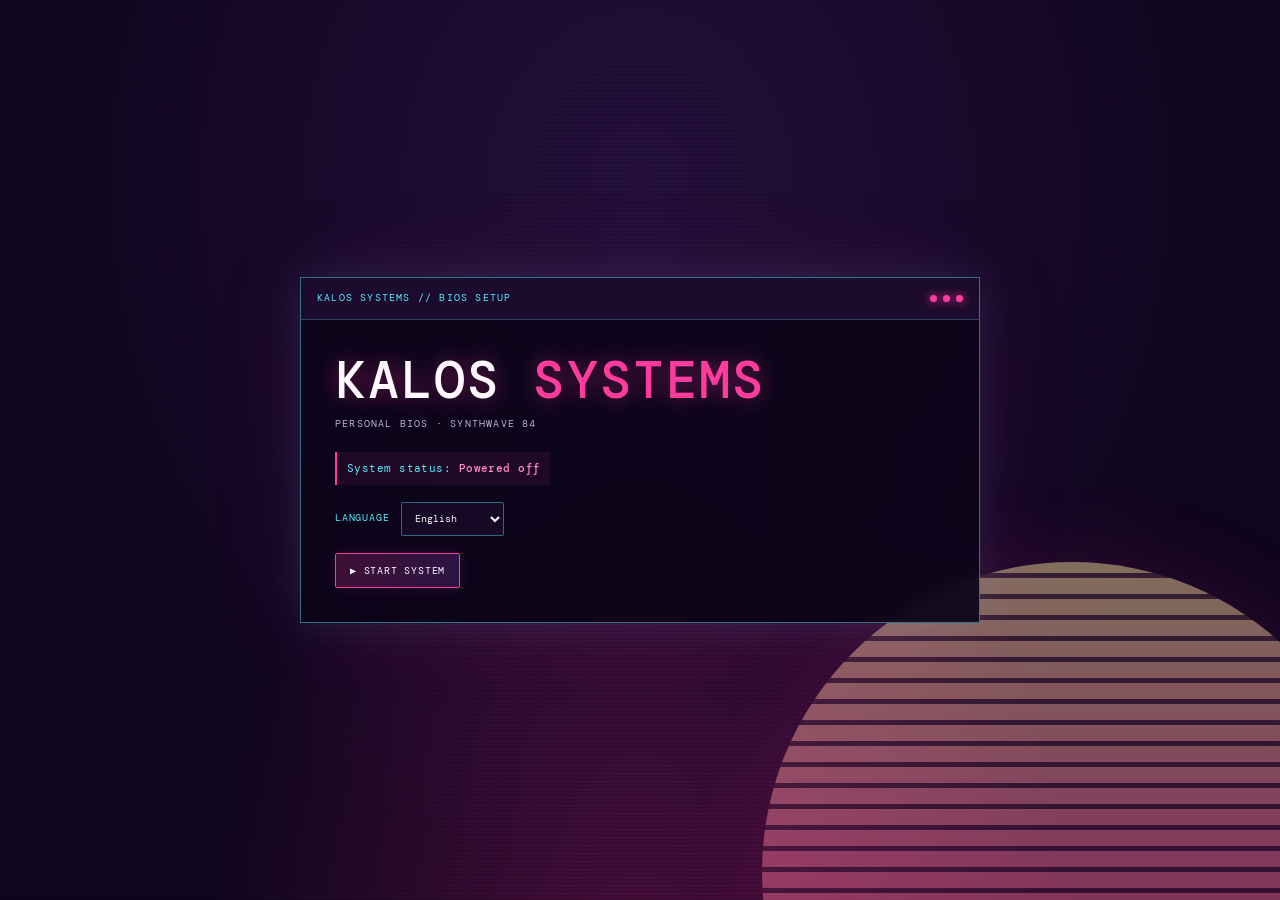
==== commit 81e0d81b: "Portfolio KalOS 1.1" ====
--- a/index.html
+++ b/index.html
@@ -1,976 +1,67 @@
 <!DOCTYPE html>
-<html lang="es">
+<html lang="en">
 <head>
   <meta charset="UTF-8" />
   <meta name="viewport" content="width=device-width, initial-scale=1.0" />
   <meta name="theme-color" content="#10051f" />
-  <meta name="description" content="Portfolio de Leandro Orellana, desarrollador de software especializado en aplicaciones móviles, backend e inteligencia artificial." />
-  <title>Leandro Orellana — Software Developer</title>
-  <style>
-    @import url("https://fonts.googleapis.com/css2?family=DM+Mono:wght@400;500&family=Space+Grotesk:wght@400;500;600;700&display=swap");
-
-    :root {
-      color-scheme: dark;
-      --night: #10051f;
-      --panel: #190b2b;
-      --pink: #ff3c9e;
-      --violet: #b45cff;
-      --cyan: #57ecff;
-      --muted: #b3a4c9;
-      --white: #fff8ff;
-      --mono: "DM Mono", "Courier New", monospace;
-      --sans: "Space Grotesk", Arial, sans-serif;
-    }
-
-    * { box-sizing: border-box; }
-    body {
-      margin: 0;
-      overflow: hidden;
-      background: var(--night);
-      color: var(--white);
-      font-family: var(--sans);
-      line-height: 1.65;
-    }
-    a { color: inherit; }
-    a:focus-visible { outline: 2px solid var(--cyan); outline-offset: 5px; }
-    .hero {
-      position: relative;
-      isolation: isolate;
-      width: 100%;
-      height: 100vh;
-      height: 100dvh;
-      overflow: hidden;
-      background: #10051f;
-    }
-    .scene {
-      position: absolute;
-      z-index: -2;
-      inset: 0;
-      width: 100%;
-      height: 100%;
-      pointer-events: none;
-    }
-    .hero::after {
-      position: absolute;
-      z-index: -1;
-      inset: 0;
-      background: linear-gradient(90deg, rgb(16 5 31 / 76%), rgb(16 5 31 / 32%) 58%, transparent),
-        linear-gradient(0deg, #10051f 0%, transparent 24%, transparent 73%, rgb(16 5 31 / 30%));
-      content: "";
-      pointer-events: none;
-    }
-    .topbar {
-      position: absolute;
-      z-index: 1;
-      top: 0;
-      right: 0;
-      left: 0;
-      display: flex;
-      align-items: center;
-      justify-content: space-between;
-      padding: 24px clamp(20px, 5vw, 64px);
-    }
-    .brand {
-      color: var(--white);
-      font-family: var(--mono);
-      font-size: 14px;
-      letter-spacing: .13em;
-      text-decoration: none;
-    }
-    .brand span { color: var(--pink); }
-    .top-status, .hero-foot {
-      color: #ead7f0;
-      font-family: var(--mono);
-      font-size: 10px;
-      letter-spacing: .12em;
-      text-transform: uppercase;
-    }
-    .top-status span { color: var(--cyan); }
-    .identity {
-      position: absolute;
-      z-index: 1;
-      top: 17%;
-      left: clamp(20px, 5vw, 64px);
-      max-width: 340px;
-      pointer-events: none;
-      text-shadow: 0 2px 20px rgb(16 5 31 / 55%);
-    }
-    .identity p {
-      margin: 0 0 7px;
-      color: var(--cyan);
-      font-family: var(--mono);
-      font-size: 10px;
-      letter-spacing: .15em;
-      text-transform: uppercase;
-    }
-    .identity h1 {
-      margin: 0;
-      font-size: clamp(33px, 4.4vw, 52px);
-      letter-spacing: -.075em;
-      line-height: .98;
-    }
-    .identity h1 span { color: #ff8bc4; }
-    .section-nav {
-      position: absolute;
-      z-index: 1;
-      bottom: clamp(48px, 8vh, 76px);
-      left: 50%;
-      display: flex;
-      max-width: calc(100% - 32px);
-      flex-wrap: wrap;
-      justify-content: center;
-      gap: 9px;
-      transform: translateX(-50%);
-    }
-    .section-button {
-      display: inline-flex;
-      min-height: 40px;
-      align-items: center;
-      justify-content: center;
-      gap: 9px;
-      padding: 0 15px;
-      border: 1px solid rgb(255 255 255 / 28%);
-      border-radius: 3px;
-      background: rgb(19 7 34 / 78%);
-      color: var(--white);
-      font-family: var(--mono);
-      font-size: 10px;
-      letter-spacing: .04em;
-      cursor: pointer;
-      backdrop-filter: blur(8px);
-      transition: border-color .2s ease, background .2s ease, transform .2s ease;
-    }
-    .section-button:hover {
-      transform: translateY(-2px);
-      border-color: var(--cyan);
-      background: rgb(30 11 49 / 94%);
-    }
-    .section-button span { color: var(--pink); }
-    .hero-foot {
-      position: absolute;
-      right: clamp(20px, 5vw, 64px);
-      bottom: 19px;
-      left: clamp(20px, 5vw, 64px);
-      z-index: 1;
-      display: flex;
-      justify-content: space-between;
-    }
-    .hero-foot span:last-child { color: var(--cyan); }
-    .info-window {
-      width: min(460px, calc(100% - 32px));
-      max-height: min(520px, calc(100dvh - 40px));
-      padding: 0;
-      overflow: auto;
-      border: 1px solid rgb(255 60 158 / 72%);
-      border-radius: 4px;
-      background: linear-gradient(145deg, rgb(29 11 47 / 98%), rgb(13 6 25 / 98%));
-      color: var(--white);
-      box-shadow: 0 0 50px rgb(255 60 158 / 23%), 0 18px 80px rgb(0 0 0 / 55%);
-    }
-    .info-window::backdrop { background: rgb(8 3 17 / 58%); backdrop-filter: blur(4px); }
-    .window-bar {
-      position: sticky;
-      top: 0;
-      display: flex;
-      align-items: center;
-      justify-content: space-between;
-      gap: 16px;
-      padding: 13px 17px;
-      border-bottom: 1px solid rgb(190 119 255 / 24%);
-      background: #1b0b2d;
-    }
-    .window-title {
-      margin: 0;
-      color: var(--cyan);
-      font-family: var(--mono);
-      font-size: 11px;
-      font-weight: 500;
-      letter-spacing: .1em;
-      text-transform: uppercase;
-    }
-    .window-close {
-      display: grid;
-      width: 29px;
-      height: 29px;
-      place-items: center;
-      border: 1px solid rgb(255 255 255 / 25%);
-      border-radius: 2px;
-      background: transparent;
-      color: var(--white);
-      font-size: 17px;
-      cursor: pointer;
-    }
-    .window-close:hover { border-color: var(--pink); color: var(--pink); }
-    .window-content { padding: 20px; color: var(--muted); font-size: 14px; }
-    .window-content h3 { margin: 0 0 9px; color: var(--white); font-size: 21px; letter-spacing: -.04em; }
-    .window-content p { margin: 0 0 14px; }
-    .window-content a { color: #ff8bc4; text-underline-offset: 4px; }
-    .window-content a:hover { color: var(--cyan); }
-    .window-content[hidden] { display: none; }
-    .tech-list { display: flex; flex-wrap: wrap; gap: 8px; }
-    .tech-list span {
-      padding: 6px 10px;
-      border: 1px solid rgb(180 92 255 / 32%);
-      background: rgb(180 92 255 / 9%);
-      color: #eadcf5;
-      font-family: var(--mono);
-      font-size: 11px;
-    }
-    .project-entry + .project-entry { margin-top: 19px; padding-top: 16px; border-top: 1px solid rgb(190 119 255 / 18%); }
-    .project-entry h3 { font-size: 17px; }
-    .project-entry p { margin-bottom: 8px; }
-    .boot-screen {
-      position: fixed;
-      z-index: 10;
-      inset: 0;
-      display: grid;
-      place-items: center;
-      overflow: hidden;
-      padding: 24px;
-      background: radial-gradient(ellipse at 50% 110%, rgb(255 43 151 / 25%), transparent 48%),
-        radial-gradient(ellipse at 50% 20%, #25103c 0%, #10051f 68%);
-      opacity: 1;
-      transition: opacity .55s ease, visibility .55s ease;
-    }
-    .boot-screen::before {
-      position: absolute;
-      inset: 0;
-      background: repeating-linear-gradient(transparent 0 3px, rgb(5 0 13 / 19%) 3px 4px);
-      content: "";
-      pointer-events: none;
-    }
-    .boot-sun {
-      position: absolute;
-      right: -8vw;
-      bottom: -22vw;
-      width: min(68vw, 620px);
-      aspect-ratio: 1;
-      border-radius: 50%;
-      background: repeating-linear-gradient(0deg, transparent 0 16px, rgb(36 7 41 / 75%) 16px 21px),
-        linear-gradient(180deg, #ffe1a0 0%, #ff719e 48%, #ff2b96 100%);
-      box-shadow: 0 0 90px rgb(255 43 151 / 28%);
-      opacity: .48;
-      pointer-events: none;
-    }
-    .boot-shell {
-      position: relative;
-      width: min(680px, 100%);
-      border: 1px solid rgb(87 236 255 / 48%);
-      background: rgb(12 5 25 / 90%);
-      box-shadow: 0 0 36px rgb(87 236 255 / 10%), 0 0 90px rgb(255 43 151 / 10%);
-      backdrop-filter: blur(8px);
-    }
-    .boot-titlebar {
-      display: flex;
-      align-items: center;
-      justify-content: space-between;
-      gap: 12px;
-      padding: 12px 16px;
-      border-bottom: 1px solid rgb(87 236 255 / 26%);
-      background: rgb(32 12 49 / 85%);
-      color: var(--cyan);
-      font-family: var(--mono);
-      font-size: 10px;
-      letter-spacing: .12em;
-      text-transform: uppercase;
-    }
-    .boot-leds { display: flex; gap: 6px; }
-    .boot-leds i { width: 7px; height: 7px; border-radius: 50%; background: var(--pink); box-shadow: 0 0 8px var(--pink); }
-    .boot-content { padding: clamp(20px, 5vw, 34px); }
-    .boot-wordmark {
-      margin: 0;
-      color: var(--white);
-      font-family: var(--mono);
-      font-size: clamp(32px, 8vw, 52px);
-      font-weight: 500;
-      letter-spacing: .04em;
-      line-height: 1;
-      text-shadow: 0 0 22px rgb(255 60 158 / 48%);
-    }
-    .boot-wordmark span { color: var(--pink); }
-    .boot-tagline {
-      margin: 10px 0 20px;
-      color: #c5aecf;
-      font-family: var(--mono);
-      font-size: 10px;
-      letter-spacing: .12em;
-      text-transform: uppercase;
-    }
-    .boot-intro p {
-      max-width: 520px;
-      margin: 0 0 17px;
-      color: #d8c8e3;
-      font-size: 14px;
-    }
-    .boot-sequence {
-      display: grid;
-      grid-template-columns: repeat(5, minmax(0, 1fr));
-      gap: 7px;
-      margin: 20px 0 24px;
-      padding: 0;
-      list-style: none;
-    }
-    .boot-sequence li {
-      min-height: 52px;
-      padding: 8px 7px;
-      border: 1px solid rgb(180 92 255 / 27%);
-      background: rgb(180 92 255 / 7%);
-      color: #c5aecf;
-      font-family: var(--mono);
-      font-size: 9px;
-      line-height: 1.5;
-    }
-    .boot-sequence li span { display: block; color: var(--cyan); }
-    .boot-start, .boot-skip {
-      padding: 10px 14px;
-      border: 1px solid var(--pink);
-      border-radius: 2px;
-      background: linear-gradient(110deg, rgb(255 60 158 / 21%), rgb(180 92 255 / 18%));
-      color: var(--white);
-      font-family: var(--mono);
-      font-size: 10px;
-      letter-spacing: .08em;
-      text-transform: uppercase;
-      cursor: pointer;
-      box-shadow: 0 0 15px rgb(255 60 158 / 12%);
-    }
-    .boot-start:hover, .boot-start:focus-visible, .boot-skip:hover, .boot-skip:focus-visible {
-      border-color: var(--cyan);
-      color: var(--cyan);
-    }
-    .boot-start:disabled { cursor: wait; opacity: .7; }
-    .boot-error {
-      margin: 12px 0 0 !important;
-      color: #ff8bc4 !important;
-      font-family: var(--mono);
-      font-size: 11px !important;
-    }
-    .boot-fallback {
-      margin-left: 10px;
-      padding: 0;
-      border: 0;
-      background: transparent;
-      color: var(--cyan);
-      font-family: var(--mono);
-      font-size: 10px;
-      text-decoration: underline;
-      text-underline-offset: 3px;
-      cursor: pointer;
-    }
-    .boot-fallback[hidden] { display: none; }
-    .boot-intro[hidden], .boot-running[hidden] { display: none; }
-    .boot-log {
-      min-height: 146px;
-      margin: 0;
-      overflow: hidden;
-      color: #d8c8e3;
-      font-family: var(--mono);
-      font-size: 11px;
-      line-height: 1.9;
-      list-style: none;
-    }
-    .boot-log li::before { margin-right: 9px; color: var(--cyan); content: ">"; }
-    .boot-log li:last-child::after {
-      display: inline-block;
-      width: 7px;
-      height: 12px;
-      margin-left: 5px;
-      background: var(--pink);
-      content: "";
-      vertical-align: -2px;
-      animation: boot-cursor .85s steps(2, start) infinite;
-    }
-    @keyframes boot-cursor { to { visibility: hidden; } }
-    .boot-progress-meta {
-      display: flex;
-      justify-content: space-between;
-      margin-top: 21px;
-      color: var(--cyan);
-      font-family: var(--mono);
-      font-size: 10px;
-      letter-spacing: .08em;
-      text-transform: uppercase;
-    }
-    .boot-status-group { display: flex; min-width: 0; align-items: center; gap: 8px; }
-    .boot-loader {
-      color: var(--pink);
-      white-space: pre;
-      text-shadow: 0 0 9px rgb(255 60 158 / 60%);
-    }
-    .boot-loader[hidden] { display: none; }
-    .boot-progress {
-      height: 8px;
-      margin-top: 9px;
-      padding: 1px;
-      border: 1px solid rgb(87 236 255 / 54%);
-      background: rgb(87 236 255 / 7%);
-    }
-    .boot-progress-fill {
-      width: 0;
-      height: 100%;
-      background: linear-gradient(90deg, var(--violet), var(--pink), #ffc082);
-      box-shadow: 0 0 13px rgb(255 60 158 / 65%);
-      transition: width .12s linear;
-    }
-    .boot-bottom {
-      display: flex;
-      align-items: center;
-      justify-content: space-between;
-      gap: 12px;
-      margin-top: 19px;
-      color: #9b85aa;
-      font-family: var(--mono);
-      font-size: 9px;
-      letter-spacing: .08em;
-    }
-    .boot-bottom-actions { display: flex; gap: 8px; }
-    .boot-skip {
-      padding: 7px 10px;
-      border: 1px solid rgb(255 255 255 / 27%);
-      border-radius: 2px;
-      background: transparent;
-      color: var(--white);
-      font-family: var(--mono);
-      font-size: 9px;
-      letter-spacing: .08em;
-      text-transform: uppercase;
-      cursor: pointer;
-    }
-    .boot-skip:hover, .boot-skip:focus-visible {
-      border-color: var(--pink);
-      color: #ff8bc4;
-    }
-    .boot-screen.is-exiting { visibility: hidden; opacity: 0; pointer-events: none; }
-    @media (max-width: 520px) {
-      .topbar { padding: 17px 16px; }
-      .top-status { max-width: 145px; font-size: 8px; text-align: right; }
-      .identity { top: 12%; left: 20px; }
-      .identity h1 { font-size: 31px; }
-      .section-nav { bottom: 62px; gap: 7px; }
-      .section-button { min-height: 36px; padding-inline: 10px; font-size: 9px; }
-      .hero-foot { right: 15px; bottom: 14px; left: 15px; font-size: 8px; }
-      .boot-log { min-height: 132px; font-size: 10px; }
-      .boot-tagline { font-size: 9px; }
-      .boot-bottom { align-items: flex-start; flex-wrap: wrap; }
-      .boot-bottom-actions { width: 100%; justify-content: flex-end; }
-      .boot-sequence { grid-template-columns: repeat(3, minmax(0, 1fr)); }
-      .boot-sequence li { min-height: 44px; }
-    }
-    @media (prefers-reduced-motion: reduce) {
-      *, *::before, *::after { transition-duration: .01ms !important; animation-duration: .01ms !important; animation-iteration-count: 1 !important; }
-    }
-  </style>
+  <meta name="description" content="Leandro Orellana's software development portfolio, focused on mobile apps, backend systems, and artificial intelligence." />
+  <title>Leandro Orellana &#8212; Software Developer</title>
+  <link rel="stylesheet" href="./styles.css" />
 </head>
 <body>
-  <section class="boot-screen" aria-label="Inicio de LeanOS">
+  <main class="boot-screen" aria-label="BIOS Kalos Systems" data-i18n-aria="bios.aria">
     <div class="boot-sun" aria-hidden="true"></div>
     <div class="boot-shell">
       <div class="boot-titlebar">
-        <span>LeanOS // Synthwave 84</span>
+        <span data-i18n="bios.titlebar">Kalos Systems // BIOS Setup</span>
         <span class="boot-leds" aria-hidden="true"><i></i><i></i><i></i></span>
       </div>
       <div class="boot-content">
-        <h1 class="boot-wordmark">LEAN<span>OS</span></h1>
-        <p class="boot-tagline">Personal system · build 1984.10.06</p>
+        <h1 class="boot-wordmark">KALOS<span> SYSTEMS</span></h1>
+        <p class="boot-tagline" data-i18n="bios.tagline">Personal BIOS · Synthwave 84</p>
         <div class="boot-intro">
-          <p>El sistema está apagado. Inicia LeanOS para escuchar y ver la secuencia de arranque del equipo.</p>
-          <ul class="boot-sequence" aria-label="Secuencia de arranque">
-            <li><span>00:00</span>POWER ON</li>
-            <li><span>00:02</span>VENTILADORES</li>
-            <li><span>00:06</span>DISQUETERA</li>
-            <li><span>00:08</span>POST / BEEP</li>
-            <li><span>00:09</span>DISCO DURO</li>
-          </ul>
-          <button class="boot-start" type="button">▶ Arrancar LeanOS</button>
+          <p class="bios-status"><span data-i18n="bios.status">System status:</span> <strong data-i18n="bios.poweredOff">Powered off</strong></p>
+          <label class="language-picker">
+            <span data-i18n="bios.languageLabel">Language</span>
+            <select class="language-select" aria-label="Language" data-i18n-aria="bios.languageLabel">
+              <option value="en">English</option>
+              <option value="es">Español</option>
+            </select>
+          </label>
+          <button class="boot-start" type="button" data-i18n="bios.start">▶ Start system</button>
           <p class="boot-error" role="alert" hidden></p>
-          <button class="boot-fallback" type="button" hidden>Continuar sin audio</button>
+          <button class="boot-fallback" type="button" data-i18n="bios.continueWithoutAudio" hidden>Continue without audio</button>
         </div>
         <div class="boot-running" hidden>
-          <ul class="boot-log" aria-live="polite" aria-label="Mensajes de inicio del sistema"></ul>
+          <ul class="boot-log" aria-live="polite" aria-label="System startup messages" data-i18n-aria="bios.startupMessages"></ul>
           <div class="boot-progress-meta">
             <span class="boot-status-group">
-              <span id="boot-status" aria-live="polite">Preparando encendido</span>
+              <span id="boot-status" aria-live="polite" data-i18n="bios.preparing">Preparing startup</span>
               <span class="boot-loader" aria-hidden="true" hidden>_/\_/\_</span>
             </span>
             <span id="boot-percentage">00%</span>
           </div>
-          <div class="boot-progress" role="progressbar" aria-label="Carga de LeanOS" aria-valuemin="0" aria-valuemax="100" aria-valuenow="0">
+          <div class="boot-progress" role="progressbar" aria-label="KalOS startup progress" data-i18n-aria="bios.progress" aria-valuemin="0" aria-valuemax="100" aria-valuenow="0">
             <div class="boot-progress-fill"></div>
           </div>
           <div class="boot-bottom">
-            <span id="boot-stage">MEM 640K · POWER OFF</span>
+            <span id="boot-stage" data-i18n="bios.stageReady">KALOS BIOS · READY</span>
             <div class="boot-bottom-actions">
-              <button class="boot-skip" type="button">Omitir arranque ↵</button>
+              <button class="boot-skip" type="button" data-i18n="bios.skip">Skip startup ↵</button>
             </div>
           </div>
         </div>
       </div>
     </div>
-    <audio class="boot-audio" preload="none" src="./audio/leanos_start.mp3"></audio>
-  </section>
-  <header class="hero" id="inicio">
-    <canvas class="scene" aria-hidden="true"></canvas>
-    <div class="topbar">
-      <a class="brand" href="#inicio" aria-label="Leandro Orellana, inicio">LO<span>_</span>DEV</a>
-      <div class="top-status">Portfolio interactivo <span>●</span> Sistema en línea</div>
-    </div>
-    <div class="identity">
-      <p>Mobile · Backend · IA</p>
-      <h1>Leandro<br /><span>Orellana</span></h1>
-    </div>
-    <nav class="section-nav" aria-label="Secciones del portfolio">
-      <button class="section-button" type="button" data-panel="about"><span>01</span> Sobre mí</button>
-      <button class="section-button" type="button" data-panel="tech"><span>02</span> Lenguajes</button>
-      <button class="section-button" type="button" data-panel="projects"><span>03</span> Proyectos</button>
-      <button class="section-button" type="button" data-panel="contact"><span>04</span> Contacto</button>
-    </nav>
-    <div class="hero-foot" aria-hidden="true">
-      <span>Leandro Orellana · Software developer</span>
-      <span>Press a section to explore</span>
-    </div>
-  </header>
-
-  <dialog class="info-window" aria-labelledby="window-title">
-    <div class="window-bar">
-      <h2 class="window-title" id="window-title">Información</h2>
-      <button class="window-close" type="button" aria-label="Cerrar ventana">×</button>
-    </div>
-    <div class="window-content" data-content="about">
-      <h3>Hola, soy Leandro.</h3>
-      <p>Desarrollador español centrado en aplicaciones móviles, sistemas backend y soluciones basadas en datos. Me interesa construir productos escalables que conviertan ideas complejas en experiencias sencillas.</p>
-    </div>
-    <div class="window-content" data-content="tech" hidden>
-      <h3>Mis herramientas</h3>
-      <p>Tecnologías con las que desarrollo:</p>
-      <div class="tech-list" aria-label="Lenguajes y tecnologías">
-        <span>Kotlin</span><span>Flutter</span><span>Python</span><span>Java</span>
-        <span>C#</span><span>Docker</span><span>Git</span><span>Android</span><span>Machine Learning</span>
-      </div>
-    </div>
-    <div class="window-content" data-content="projects" hidden>
-      <div class="project-entry">
-        <h3>Specteon <span class="section-kicker">· Kotlin</span></h3>
-        <p>Cliente móvil para el control remoto de dispositivos; proyecto complementario a Dominion.</p>
-        <a href="https://github.com/leandroom29/Specteon" target="_blank" rel="noreferrer">Ver repositorio ↗</a>
-      </div>
-      <div class="project-entry">
-        <h3>Dominion <span class="section-kicker">· Flutter</span></h3>
-        <p>Servidor de control remoto para dispositivos móviles. En desarrollo.</p>
-      </div>
-    </div>
-    <div class="window-content" data-content="contact" hidden>
-      <h3>Conectemos.</h3>
-      <p>Estoy abierto a conversar sobre proyectos, tecnología y nuevas oportunidades.</p>
-      <p><a href="mailto:lorellana.dev@gmail.com">lorellana.dev@gmail.com</a></p>
-      <p><a href="https://github.com/leandroom29" target="_blank" rel="noreferrer">GitHub ↗</a> · <a href="https://www.linkedin.com/in/leandro-orellana-martos-2998a1331/" target="_blank" rel="noreferrer">LinkedIn ↗</a></p>
-    </div>
-  </dialog>
-
-  <script>
-    (() => {
-      const canvas = document.querySelector(".scene");
-      const context = canvas.getContext("2d");
-      const reducedMotion = window.matchMedia("(prefers-reduced-motion: reduce)");
-      const infoWindow = document.querySelector(".info-window");
-      const windowTitle = document.querySelector("#window-title");
-      const sectionTitles = {
-        about: "01 / Sobre mí",
-        tech: "02 / Lenguajes y tecnologías",
-        projects: "03 / Proyectos",
-        contact: "04 / Contacto"
-      };
-      const bootScreen = document.querySelector(".boot-screen");
-      const bootIntro = document.querySelector(".boot-intro");
-      const bootRunning = document.querySelector(".boot-running");
-      const bootLog = document.querySelector(".boot-log");
-      const bootProgress = document.querySelector(".boot-progress");
-      const bootProgressFill = document.querySelector(".boot-progress-fill");
-      const bootPercentage = document.querySelector("#boot-percentage");
-      const bootStatus = document.querySelector("#boot-status");
-      const bootLoader = document.querySelector(".boot-loader");
-      const bootStage = document.querySelector("#boot-stage");
-      const bootAudio = document.querySelector(".boot-audio");
-      const bootStartButton = document.querySelector(".boot-start");
-      const bootError = document.querySelector(".boot-error");
-      const bootFallback = document.querySelector(".boot-fallback");
-      const hero = document.querySelector(".hero");
-      const bootPhases = [
-        { start: 0, end: 2, title: "ENCENDIDO FÍSICO", status: "Cerrando circuito de alimentación", stage: "POWER ON · 00:00", message: "Interruptor POWER activado · autodiagnóstico iniciado", progressStart: 0, progressEnd: 18 },
-        { start: 2, end: 6, title: "VENTILADORES Y DISCO DURO", status: "Acelerando ventiladores · iniciando HDD", stage: "VENTILADORES + HDD · 00:02", message: "Fuente estable · motor del disco girando", progressStart: 18, progressEnd: 53 },
-        { start: 6, end: 8, title: "LECTURA DE DISQUETERA", status: "Comprobando unidad A:", stage: "FLOPPY CHECK · 00:06", message: "BIOS leyendo unidad de disquete", progressStart: 53, progressEnd: 53, waiting: true },
-        { start: 8, end: 9, title: "POST COMPLETADO", status: "Hardware verificado · POST OK", stage: "POST OK · 00:08", message: "Comprobación terminada correctamente · beep", progressStart: 53, progressEnd: 66 },
-        { start: 9, end: 11, title: "LECTURA DEL DISCO DURO", status: "Leyendo sector de arranque", stage: "BOOT SECTOR · 00:09", message: "Cabezal HDD leyendo LeanOS.SYS", progressStart: 66, progressEnd: 95 }
-      ];
-      let width = 0;
-      let height = 0;
-      let pixelRatio = 1;
-      let stars = [];
-      let animationFrame = 0;
-      let lastFrameTime = 0;
-      let bootFinished = false;
-      let bootStarted = false;
-      let bootMessageIndex = -1;
-      let bootAnimationFrame = 0;
-      const bootLoaderFrames = ["_/\\_/\\_", "/\\_/\\_/", "\\_/\\_/_", "/\\_/\\_"];
-      hero.inert = true;
-
-      function addBootMessage(message) {
-        const line = document.createElement("li");
-        line.textContent = message;
-        bootLog.append(line);
-      }
-
-      function updateBootProgress() {
-        if (!bootStarted || bootFinished) return;
-        const elapsed = bootAudio.currentTime;
-        const phaseIndex = bootPhases.findIndex((phase) => elapsed < phase.end);
-        const currentPhase = bootPhases[phaseIndex === -1 ? bootPhases.length - 1 : phaseIndex];
-
-        const currentPhaseIndex = phaseIndex === -1 ? bootPhases.length - 1 : phaseIndex;
-        if (currentPhaseIndex !== bootMessageIndex) {
-          bootMessageIndex = currentPhaseIndex;
-          addBootMessage(currentPhase.message);
-        }
-
-        const phaseProgress = currentPhase.waiting
-          ? 0
-          : Math.max(0, Math.min(1, (elapsed - currentPhase.start) / (currentPhase.end - currentPhase.start)));
-        const progress = elapsed >= 11 && !bootAudio.ended
-          ? 95
-          : Math.round(currentPhase.progressStart
-          + (currentPhase.progressEnd - currentPhase.progressStart) * phaseProgress);
-        bootProgressFill.style.width = `${progress}%`;
-        bootProgress.setAttribute("aria-valuenow", String(progress));
-        bootPercentage.textContent = `${String(progress).padStart(2, "0")}%`;
-        const waitingForDisk = elapsed >= 11 && !bootAudio.ended;
-        bootStatus.textContent = waitingForDisk ? "Esperando fin de lectura del disco" : currentPhase.status;
-        bootStage.textContent = `${currentPhase.title} · ${currentPhase.stage}`;
-        bootLoader.hidden = !currentPhase.waiting && !waitingForDisk;
-        if (currentPhase.waiting || waitingForDisk) {
-          const frame = Math.floor(elapsed * 9) % bootLoaderFrames.length;
-          bootLoader.textContent = bootLoaderFrames[frame];
-        }
-        bootAnimationFrame = window.requestAnimationFrame(updateBootProgress);
-      }
-
-      function showBootAudioError(error) {
-        if (bootFinished || (!bootStarted && !bootError.hidden)) return;
-        bootStarted = false;
-        window.cancelAnimationFrame(bootAnimationFrame);
-        bootAudio.pause();
-        bootRunning.hidden = true;
-        bootIntro.hidden = false;
-        bootStartButton.disabled = false;
-        bootStartButton.textContent = "Reintentar arranque";
-        bootError.textContent = `No se pudo reproducir audio/leanos_start.mp3: ${error.message || "formato de audio no compatible"}`;
-        bootError.hidden = false;
-        bootFallback.hidden = false;
-        console.error("No se pudo iniciar el audio de LeanOS.", error);
-      }
-
-      async function startBoot() {
-        if (bootStarted || bootFinished) return;
-        bootStartButton.disabled = true;
-        bootError.hidden = true;
-        bootFallback.hidden = true;
-        bootError.textContent = "";
-        try {
-          bootAudio.currentTime = 0;
-          await bootAudio.play();
-          bootStarted = true;
-          bootIntro.hidden = true;
-          bootRunning.hidden = false;
-          bootStartButton.textContent = "▶ Arrancar LeanOS";
-          updateBootProgress();
-        } catch (error) {
-          showBootAudioError(error);
-        }
-      }
-
-      function continueWithoutAudio() {
-        bootError.hidden = true;
-        bootFallback.hidden = true;
-        bootStarted = true;
-        bootIntro.hidden = true;
-        bootRunning.hidden = false;
-        finishBoot(true);
-      }
-
-      function finishBoot(skipped = false) {
-        if (bootFinished) return;
-        bootFinished = true;
-        window.cancelAnimationFrame(bootAnimationFrame);
-        if (skipped) {
-          bootAudio.pause();
-          if (!bootAudio.error) bootAudio.currentTime = 0;
-          addBootMessage("Arranque omitido manualmente · abriendo escritorio");
-        } else {
-          addBootMessage("LeanOS.SYS cargado · escritorio listo");
-        }
-        bootProgressFill.style.width = "100%";
-        bootProgress.setAttribute("aria-valuenow", "100");
-        bootPercentage.textContent = "100%";
-        bootStatus.textContent = skipped ? "Arranque omitido" : "Sistema listo";
-        bootStage.textContent = "LEANOS READY";
-        bootLoader.hidden = true;
-        window.setTimeout(() => {
-          bootScreen.classList.add("is-exiting");
-          hero.inert = false;
-        }, 220);
-      }
-
-      bootStartButton.addEventListener("click", startBoot);
-      bootAudio.addEventListener("ended", () => finishBoot());
-      bootAudio.addEventListener("error", () => {
-        showBootAudioError(bootAudio.error || new Error("No se pudo cargar el archivo de audio"));
-      });
-      bootFallback.addEventListener("click", continueWithoutAudio);
-      document.querySelector(".boot-skip").addEventListener("click", () => finishBoot(true));
-      document.addEventListener("keydown", (event) => {
-        if (!bootStarted && !bootFinished && event.key === "Enter") {
-          event.preventDefault();
-          startBoot();
-        } else if (bootStarted && !bootFinished && event.key === "Escape") {
-          event.preventDefault();
-          finishBoot(true);
-        }
-      });
-
-      document.querySelectorAll(".section-button").forEach((button) => {
-        button.addEventListener("click", () => {
-          const section = button.dataset.panel;
-          document.querySelectorAll(".window-content").forEach((content) => {
-            content.hidden = content.dataset.content !== section;
-          });
-          windowTitle.textContent = sectionTitles[section];
-          infoWindow.showModal();
-        });
-      });
-      document.querySelector(".window-close").addEventListener("click", () => infoWindow.close());
-      infoWindow.addEventListener("click", (event) => {
-        if (event.target === infoWindow) infoWindow.close();
-      });
-
-      function resize() {
-        const bounds = canvas.getBoundingClientRect();
-        width = bounds.width;
-        height = bounds.height;
-        pixelRatio = Math.min(window.devicePixelRatio || 1, 2);
-        canvas.width = Math.round(width * pixelRatio);
-        canvas.height = Math.round(height * pixelRatio);
-        context.setTransform(pixelRatio, 0, 0, pixelRatio, 0, 0);
-        let seed = 121177;
-        const random = () => {
-          seed = (seed * 16807) % 2147483647;
-          return (seed - 1) / 2147483646;
-        };
-        stars = Array.from({ length: Math.round(width * height / 4700) }, () => ({
-          x: random() * width,
-          y: random() * height * 0.48,
-          radius: random() * 1.25 + 0.35,
-          alpha: random() * 0.58 + 0.18
-        }));
-        draw(0);
-      }
-
-      function drawSkyline(horizon) {
-        const baseline = horizon - height * 0.045;
-        const buildings = [
-          [0.00, .08, .10], [.07, .035, .17], [.10, .06, .09], [.16, .035, .24],
-          [.20, .055, .18], [.25, .035, .31], [.29, .045, .48], [.33, .035, .27],
-          [.37, .06, .40], [.43, .035, .34], [.47, .055, .58], [.53, .035, .72],
-          [.57, .045, .43], [.62, .06, .54], [.68, .035, .35], [.72, .05, .47],
-          [.78, .035, .27], [.82, .06, .39], [.89, .035, .20], [.93, .07, .15]
-        ];
-        context.fillStyle = "#170626";
-        context.beginPath();
-        context.moveTo(0, baseline);
-        for (const [position, buildingWidth, buildingHeight] of buildings) {
-          const x = position * width;
-          const w = buildingWidth * width;
-          const top = baseline - buildingHeight * height * 0.16;
-          context.lineTo(x, baseline);
-          context.lineTo(x, top + 7);
-          context.lineTo(x + w * 0.18, top + 7);
-          context.lineTo(x + w * 0.18, top);
-          context.lineTo(x + w * 0.34, top);
-          context.lineTo(x + w * 0.34, top + 7);
-          context.lineTo(x + w * 0.78, top + 7);
-          context.lineTo(x + w * 0.78, baseline);
-        }
-        context.lineTo(width, baseline);
-        context.closePath();
-        context.fill();
-
-        context.strokeStyle = "rgba(255, 60, 158, .58)";
-        context.lineWidth = 1;
-        context.beginPath();
-        context.moveTo(0, baseline + 2);
-        context.lineTo(width, baseline + 2);
-        context.stroke();
-      }
-
-      function draw(time) {
-        if (!width || !height) return;
-        const horizon = height * 0.66;
-        const vanishingX = width * 0.5;
-        const groundDepth = height - horizon;
-        const travel = (time / 1000) * 0.78;
-        const phase = travel % 1;
-        const rowCount = 26;
-        context.clearRect(0, 0, width, height);
-
-        const sky = context.createLinearGradient(0, 0, 0, height);
-        sky.addColorStop(0, "#10051f");
-        sky.addColorStop(0.48, "#28103c");
-        sky.addColorStop(0.55, "#ae145e");
-        sky.addColorStop(0.64, "#321044");
-        sky.addColorStop(1, "#10051f");
-        context.fillStyle = sky;
-        context.fillRect(0, 0, width, height);
-
-        for (const star of stars) {
-          context.globalAlpha = star.alpha;
-          context.fillStyle = "#ff67d2";
-          context.beginPath();
-          context.arc(star.x, star.y, star.radius, 0, Math.PI * 2);
-          context.fill();
-        }
-        context.globalAlpha = 1;
-
-        const sunRadius = Math.min(width * 0.205, height * 0.235, 180);
-        const sunX = vanishingX;
-        const sunY = height * 0.355;
-        const sun = context.createLinearGradient(sunX, sunY - sunRadius, sunX, sunY + sunRadius);
-        sun.addColorStop(0, "#ffe5a3");
-        sun.addColorStop(0.52, "#ff9a9f");
-        sun.addColorStop(1, "#ff4c91");
-        context.save();
-        context.shadowColor = "rgba(255, 47, 139, .78)";
-        context.shadowBlur = 38;
-        context.fillStyle = sun;
-        context.beginPath();
-        context.arc(sunX, sunY, sunRadius, 0, Math.PI * 2);
-        context.fill();
-        context.restore();
-        context.save();
-        context.beginPath();
-        context.arc(sunX, sunY, sunRadius - 1, 0, Math.PI * 2);
-        context.clip();
-        context.fillStyle = "#bd1b62";
-        const stripeStart = sunY + sunRadius * 0.24;
-        for (let stripe = 0; stripe < 7; stripe++) {
-          const stripeY = stripeStart + stripe * (sunRadius * 0.105);
-          context.fillRect(sunX - sunRadius, stripeY, sunRadius * 2, Math.max(2, sunRadius * 0.027));
-        }
-        context.restore();
-
-        drawSkyline(horizon);
-
-        const roadHalfWidth = Math.min(width * 0.24, height * 0.34);
-        const roadLeftAtBottom = vanishingX - roadHalfWidth;
-        const roadRightAtBottom = vanishingX + roadHalfWidth;
-        const road = context.createLinearGradient(0, horizon, 0, height);
-        road.addColorStop(0, "rgba(26, 8, 40, .16)");
-        road.addColorStop(1, "rgba(9, 5, 23, .76)");
-        context.fillStyle = road;
-        context.beginPath();
-        context.moveTo(vanishingX, horizon);
-        context.lineTo(roadRightAtBottom, height);
-        context.lineTo(roadLeftAtBottom, height);
-        context.closePath();
-        context.fill();
-
-        const projectDepth = (unit) => Math.min(1, (unit / rowCount) ** 1.72);
-        context.lineWidth = 1;
-        for (let index = 0; index <= rowCount; index++) {
-          const depth = projectDepth(index + phase);
-          const y = horizon + groundDepth * depth;
-          const glow = Math.min(1, 0.38 + depth * 0.65);
-          context.strokeStyle = `rgba(255, 48, 168, ${glow})`;
-          context.shadowColor = "rgba(255, 40, 172, .55)";
-          context.shadowBlur = depth > 0.65 ? 7 : 2;
-          context.beginPath();
-          context.moveTo(0, y);
-          context.lineTo(width, y);
-          context.stroke();
-        }
-        context.shadowBlur = 0;
-
-        const verticalLines = 30;
-        for (let index = -verticalLines; index <= verticalLines; index++) {
-          const bottomX = vanishingX + (index / verticalLines) * width * 0.78;
-          const isRoadEdge = Math.abs(bottomX - roadLeftAtBottom) < 2 || Math.abs(bottomX - roadRightAtBottom) < 2;
-          context.strokeStyle = isRoadEdge ? "rgba(87, 236, 255, .9)" : "rgba(113, 51, 191, .75)";
-          context.lineWidth = isRoadEdge ? 1.7 : 0.8;
-          context.beginPath();
-          context.moveTo(vanishingX, horizon);
-          context.lineTo(bottomX, height);
-          context.stroke();
-        }
-
-        context.strokeStyle = "rgba(87, 236, 255, .9)";
-        context.lineWidth = 1.8;
-        context.shadowColor = "rgba(87, 236, 255, .8)";
-        context.shadowBlur = 10;
-        context.beginPath();
-        context.moveTo(vanishingX, horizon);
-        context.lineTo(roadLeftAtBottom, height);
-        context.moveTo(vanishingX, horizon);
-        context.lineTo(roadRightAtBottom, height);
-        context.stroke();
-
-        context.fillStyle = "rgba(255, 246, 211, .95)";
-        context.shadowColor = "rgba(255, 246, 211, .9)";
-        context.shadowBlur = 13;
-        for (let index = 0; index < rowCount; index++) {
-          const start = index + phase;
-          const end = Math.min(rowCount, start + 0.62);
-          const startDepth = projectDepth(start);
-          const endDepth = projectDepth(end);
-          if (startDepth >= 0.98) continue;
-          const startY = horizon + groundDepth * startDepth;
-          const endY = horizon + groundDepth * endDepth;
-          const startWidth = Math.max(1, 1.5 + 3 * startDepth);
-          const endWidth = Math.max(1, 1.5 + 3 * endDepth);
-          context.beginPath();
-          context.moveTo(vanishingX - startWidth / 2, startY);
-          context.lineTo(vanishingX - endWidth / 2, endY);
-          context.lineTo(vanishingX + endWidth / 2, endY);
-          context.lineTo(vanishingX + startWidth / 2, startY);
-          context.closePath();
-          context.fill();
-        }
-        context.shadowBlur = 0;
-
-        if (!reducedMotion.matches) {
-          animationFrame = window.requestAnimationFrame(draw);
-        }
-      }
-
-      function startAnimation() {
-        window.cancelAnimationFrame(animationFrame);
-        if (reducedMotion.matches) {
-          draw(0);
-          return;
-        }
-        lastFrameTime = performance.now();
-        animationFrame = window.requestAnimationFrame((time) => {
-          const elapsed = time - lastFrameTime;
-          if (elapsed >= 16) {
-            lastFrameTime = time;
-            draw(time);
-          } else {
-            animationFrame = window.requestAnimationFrame(draw);
-          }
-        });
-      }
-
-      window.addEventListener("resize", resize);
-      reducedMotion.addEventListener("change", startAnimation);
-      resize();
-      startAnimation();
-    })();
-  </script>
+    <audio class="boot-audio" preload="none" src="./audio/kalos_start.mp3"></audio>
+    <noscript>
+      <p class="boot-noscript">
+        <span data-i18n="bios.noscript">JavaScript is disabled.</span>
+        <a href="./login.html" data-i18n="bios.noscriptLink">Continue to login without animation</a>
+      </p>
+    </noscript>
+  </main>
+  <script src="./scripts/i18n.js" defer></script>
+  <script src="./scripts/boot.js" defer></script>
 </body>
-</html>+</html>
--- a/styles.css
+++ b/styles.css
@@ -0,0 +1,925 @@
+@import url("https://fonts.googleapis.com/css2?family=DM+Mono:wght@400;500&family=Space+Grotesk:wght@400;500;600;700&display=swap");
+
+    :root {
+      color-scheme: dark;
+      --night: #10051f;
+      --panel: #190b2b;
+      --pink: #ff3c9e;
+      --violet: #b45cff;
+      --cyan: #57ecff;
+      --muted: #b3a4c9;
+      --white: #fff8ff;
+      --mono: "DM Mono", "Courier New", monospace;
+      --sans: "Space Grotesk", Arial, sans-serif;
+    }
+
+    * { box-sizing: border-box; }
+    body {
+      margin: 0;
+      overflow: hidden;
+      background: var(--night);
+      color: var(--white);
+      font-family: var(--sans);
+      line-height: 1.65;
+    }
+    a { color: inherit; }
+    a:focus-visible { outline: 2px solid var(--cyan); outline-offset: 5px; }
+    .hero {
+      position: relative;
+      isolation: isolate;
+      width: 100%;
+      height: 100vh;
+      height: 100dvh;
+      overflow: hidden;
+      background: #10051f;
+    }
+    .scene {
+      position: absolute;
+      z-index: -2;
+      inset: 0;
+      width: 100%;
+      height: 100%;
+      pointer-events: none;
+    }
+    .hero::after {
+      position: absolute;
+      z-index: -1;
+      inset: 0;
+      background: linear-gradient(90deg, rgb(16 5 31 / 76%), rgb(16 5 31 / 32%) 58%, transparent),
+        linear-gradient(0deg, #10051f 0%, transparent 24%, transparent 73%, rgb(16 5 31 / 30%));
+      content: "";
+      pointer-events: none;
+    }
+    .topbar {
+      position: absolute;
+      z-index: 1;
+      top: 0;
+      right: 0;
+      left: 0;
+      display: flex;
+      align-items: center;
+      justify-content: space-between;
+      padding: 24px clamp(20px, 5vw, 64px);
+    }
+    .brand {
+      color: var(--white);
+      font-family: var(--mono);
+      font-size: 14px;
+      letter-spacing: .13em;
+      text-decoration: none;
+    }
+    .brand span { color: var(--pink); }
+    .top-status {
+      color: #ead7f0;
+      font-family: var(--mono);
+      font-size: 10px;
+      letter-spacing: .12em;
+      text-transform: uppercase;
+    }
+    .command-window { width: min(680px, calc(100vw - 180px)); }
+    .settings-window { width: min(620px, calc(100vw - 180px)); }
+    .settings-content { background: radial-gradient(ellipse at 100% 0, rgb(180 92 255 / 8%), transparent 48%); }
+    .settings-content .settings-kicker {
+      margin: 0 0 7px;
+      color: var(--cyan);
+      font-family: var(--mono);
+      font-size: 9px;
+      letter-spacing: .12em;
+    }
+    .settings-content > p:not(.settings-kicker) { margin-bottom: 17px; }
+    .system-specs { display: grid; grid-template-columns: repeat(2, minmax(0, 1fr)); gap: 8px; margin: 0; }
+    .system-spec {
+      min-width: 0;
+      padding: 10px 11px;
+      border: 1px solid rgb(180 92 255 / 28%);
+      background: linear-gradient(120deg, rgb(180 92 255 / 8%), rgb(87 236 255 / 3%));
+    }
+    .system-spec dt {
+      margin-bottom: 5px;
+      color: var(--cyan);
+      font-family: var(--mono);
+      font-size: 9px;
+      letter-spacing: .07em;
+      text-transform: uppercase;
+    }
+    .system-spec dd { margin: 0; color: #eadcf5; font-size: 12px; line-height: 1.5; overflow-wrap: anywhere; }
+    .settings-content .settings-note { margin: 15px 0 0; color: #9b85aa; font-family: var(--mono); font-size: 9px; }
+    .command-content {
+      display: flex;
+      min-height: 330px;
+      max-height: min(62vh, 560px);
+      flex-direction: column;
+      padding: 16px;
+      overflow: auto;
+      background:
+        radial-gradient(ellipse at 95% 0, rgb(180 92 255 / 8%), transparent 45%),
+        #0b0712;
+      color: #d9d4df;
+      font-family: var(--mono);
+      font-size: 11px;
+    }
+    .command-output { flex: 1 0 auto; white-space: pre-wrap; overflow-wrap: anywhere; }
+    .command-line { min-height: 1.7em; }
+    .command-line .command-prompt-text { color: var(--cyan); }
+    .command-line .command-entered { color: var(--white); }
+    .command-line.is-error { color: #ff8bc4; }
+    .command-form { display: flex; flex: 0 0 auto; align-items: center; gap: 8px; margin-top: 8px; }
+    .command-prompt { flex: 0 0 auto; color: var(--cyan); white-space: pre; }
+    .command-input {
+      width: 100%;
+      min-width: 0;
+      padding: 2px 0;
+      border: 0;
+      outline: 0;
+      background: transparent;
+      color: var(--white);
+      font: inherit;
+      caret-color: var(--pink);
+    }
+    .command-file-view[hidden] { display: none; }
+    .command-file-view { display: flex; min-height: 260px; flex-direction: column; }
+    .command-file-text { flex: 1 0 auto; margin: 0; color: #d8c8e3; font: inherit; white-space: pre-wrap; overflow-wrap: anywhere; }
+    .command-file-help { margin: 18px 0 0; color: #9b85aa; font-size: 9px; }
+    .command-file-help kbd {
+      padding: 2px 5px;
+      border: 1px solid rgb(87 236 255 / 36%);
+      color: var(--cyan);
+      font: inherit;
+    }
+    .top-status span { color: var(--cyan); }
+    .desktop-area {
+      position: absolute;
+      z-index: 2;
+      inset: 86px 20px 58px;
+    }
+    .desktop-icons {
+      display: grid;
+      width: 128px;
+      gap: 12px;
+      justify-items: center;
+    }
+    .desktop-icon {
+      display: grid;
+      width: 120px;
+      min-height: 92px;
+      justify-items: center;
+      align-content: center;
+      gap: 5px;
+      padding: 7px 4px;
+      border: 1px solid transparent;
+      border-radius: 3px;
+      background: transparent;
+      color: var(--white);
+      font-family: var(--mono);
+      font-size: 10px;
+      text-align: center;
+      text-shadow: 0 1px 5px #10051f, 0 1px 10px #10051f;
+      cursor: pointer;
+      user-select: none;
+    }
+    .desktop-icon:hover, .desktop-icon:focus-visible {
+      border-color: rgb(87 236 255 / 55%);
+      background: rgb(16 5 31 / 52%);
+      outline: none;
+    }
+    .desktop-icon-art {
+      display: grid;
+      width: 45px;
+      height: 45px;
+      place-items: center;
+      border: 1px solid rgb(87 236 255 / 55%);
+      border-radius: 4px;
+      background: linear-gradient(145deg, rgb(30 12 49 / 95%), rgb(12 5 25 / 94%));
+      color: var(--cyan);
+      font-family: var(--mono);
+      font-size: 21px;
+      font-weight: 500;
+      box-shadow: 0 0 17px rgb(87 236 255 / 12%);
+    }
+    .desktop-icon[data-open="projects"] .desktop-icon-art {
+      border-color: rgb(255 194 111 / 75%);
+      color: #ffc26f;
+    }
+    .desktop-icon-label {
+      max-width: none;
+      overflow-wrap: anywhere;
+      padding: 1px 4px;
+      background: rgb(12 5 25 / 35%);
+      white-space: nowrap;
+    }
+    .desktop-windows { position: absolute; inset: 0; pointer-events: none; }
+    .desktop-window {
+      position: absolute;
+      top: 6%;
+      left: max(140px, 22%);
+      display: flex;
+      width: min(500px, calc(100vw - 180px));
+      max-height: calc(100% - 12px);
+      flex-direction: column;
+      overflow: hidden;
+      border: 1px solid rgb(87 236 255 / 68%);
+      border-radius: 3px;
+      background: rgb(16 7 30 / 96%);
+      color: var(--white);
+      box-shadow: 0 0 28px rgb(87 236 255 / 15%), 0 14px 45px rgb(0 0 0 / 45%);
+      pointer-events: auto;
+    }
+    .desktop-window[hidden] { display: none; }
+    .desktop-window.is-active { border-color: var(--pink); box-shadow: 0 0 32px rgb(255 60 158 / 24%), 0 14px 45px rgb(0 0 0 / 48%); }
+    .desktop-window.is-opening { animation: window-open .2s cubic-bezier(.2,.8,.2,1) both; }
+    @keyframes window-open {
+      from { opacity: 0; transform: translateY(9px) scale(.98); }
+      to { opacity: 1; transform: translateY(0) scale(1); }
+    }
+    .window-titlebar {
+      display: flex;
+      align-items: center;
+      justify-content: space-between;
+      gap: 16px;
+      min-height: 42px;
+      padding: 6px 8px 6px 13px;
+      border-bottom: 1px solid rgb(87 236 255 / 34%);
+      background: linear-gradient(100deg, #321146, #1b0b2d);
+      cursor: grab;
+      touch-action: none;
+      user-select: none;
+    }
+    .window-titlebar:active { cursor: grabbing; }
+    .window-title {
+      margin: 0;
+      overflow: hidden;
+      color: var(--white);
+      font-family: var(--mono);
+      font-size: 10px;
+      font-weight: 500;
+      letter-spacing: .08em;
+      text-overflow: ellipsis;
+      text-transform: uppercase;
+      white-space: nowrap;
+    }
+    .window-close {
+      display: grid;
+      flex: 0 0 28px;
+      width: 28px;
+      height: 27px;
+      place-items: center;
+      border: 1px solid rgb(255 255 255 / 28%);
+      border-radius: 2px;
+      background: rgb(12 5 25 / 60%);
+      color: #ff8bc4;
+      font-family: var(--mono);
+      font-size: 16px;
+      line-height: 1;
+      cursor: pointer;
+    }
+    .window-close:hover { border-color: var(--pink); background: var(--pink); color: var(--night); }
+    .window-content { min-height: 0; padding: 22px; overflow: auto; color: var(--muted); font-size: 14px; }
+    .window-content h3 { margin: 0 0 9px; color: var(--white); font-size: 21px; letter-spacing: -.04em; }
+    .window-content p { margin: 0 0 14px; }
+    .window-content a { color: #ff8bc4; text-underline-offset: 4px; }
+    .window-content a:hover { color: var(--cyan); }
+    .window-content[hidden] { display: none; }
+    .window-content h4 {
+      margin: 18px 0 8px;
+      color: var(--cyan);
+      font-family: var(--mono);
+      font-size: 10px;
+      font-weight: 500;
+      letter-spacing: .11em;
+      text-transform: uppercase;
+    }
+    .tech-list { display: flex; flex-wrap: wrap; gap: 8px; }
+    .tech-list span {
+      padding: 6px 10px;
+      border: 1px solid rgb(180 92 255 / 32%);
+      background: rgb(180 92 255 / 9%);
+      color: #eadcf5;
+      font-family: var(--mono);
+      font-size: 11px;
+    }
+    .desktop-taskbar {
+      position: absolute;
+      z-index: 4;
+      right: 0;
+      bottom: 0;
+      left: 0;
+      display: flex;
+      height: 48px;
+      align-items: center;
+      gap: 12px;
+      padding: 0 16px;
+      border-top: 1px solid rgb(87 236 255 / 50%);
+      background: rgb(14 6 27 / 93%);
+      box-shadow: 0 -6px 24px rgb(0 0 0 / 18%);
+      backdrop-filter: blur(12px);
+    }
+    .taskbar-start {
+      display: inline-flex;
+      width: 42px;
+      height: 36px;
+      min-height: 32px;
+      flex: 0 0 auto;
+      align-items: center;
+      justify-content: center;
+      padding: 0;
+      border: 1px solid rgb(255 60 158 / 56%);
+      border-radius: 2px;
+      background: linear-gradient(100deg, rgb(255 60 158 / 18%), rgb(180 92 255 / 13%));
+      color: var(--white);
+      font-family: var(--mono);
+      font-size: 10px;
+      letter-spacing: .07em;
+      text-transform: uppercase;
+      cursor: pointer;
+    }
+    .taskbar-start:hover { border-color: var(--cyan); }
+    .taskbar-start[aria-expanded="true"] { border-color: var(--cyan); background: rgb(87 236 255 / 12%); }
+    .taskbar-logo { width: 29px; height: 29px; object-fit: contain; }
+    .start-menu {
+      position: absolute;
+      z-index: 5;
+      bottom: 48px;
+      left: 12px;
+      width: min(330px, calc(100vw - 24px));
+      padding: 16px;
+      border: 1px solid rgb(87 236 255 / 54%);
+      background: rgb(14 6 27 / 96%);
+      box-shadow: 0 0 30px rgb(87 236 255 / 12%), 0 16px 42px rgb(0 0 0 / 42%);
+      backdrop-filter: blur(14px);
+      transform-origin: bottom left;
+      animation: start-menu-open .16s cubic-bezier(.2,.8,.2,1) both;
+    }
+    .start-menu[hidden] { display: none; }
+    @keyframes start-menu-open {
+      from { opacity: 0; transform: translateY(8px) scale(.985); }
+      to { opacity: 1; transform: translateY(0) scale(1); }
+    }
+    .start-menu-heading {
+      margin-bottom: 11px;
+      padding: 2px 5px 12px;
+      border-bottom: 1px solid rgb(87 236 255 / 20%);
+    }
+    .start-menu-kicker {
+      color: var(--cyan);
+      font-family: var(--mono);
+      font-size: 8px;
+      letter-spacing: .14em;
+    }
+    .start-menu-heading h2 {
+      margin: 3px 0 0;
+      color: var(--white);
+      font-family: var(--mono);
+      font-size: 15px;
+      font-weight: 500;
+      letter-spacing: .04em;
+      text-transform: uppercase;
+    }
+    .start-app {
+      display: flex;
+      width: 100%;
+      min-height: 58px;
+      align-items: center;
+      gap: 12px;
+      padding: 8px;
+      border: 1px solid transparent;
+      background: transparent;
+      color: var(--white);
+      text-align: left;
+      cursor: pointer;
+      transition: border-color .16s ease, background .16s ease;
+    }
+    .start-app:hover, .start-app:focus-visible {
+      border-color: rgb(87 236 255 / 36%);
+      outline: none;
+      background: rgb(87 236 255 / 8%);
+    }
+    .start-app-icon {
+      display: grid;
+      width: 40px;
+      height: 40px;
+      flex: 0 0 40px;
+      place-items: center;
+      border: 1px solid rgb(87 236 255 / 60%);
+      background: linear-gradient(145deg, rgb(30 12 49 / 95%), rgb(12 5 25 / 94%));
+      color: var(--cyan);
+      font-family: var(--mono);
+      font-size: 14px;
+      font-weight: 500;
+      box-shadow: inset 0 0 12px rgb(87 236 255 / 8%), 0 0 13px rgb(87 236 255 / 9%);
+    }
+    .settings-app-icon {
+      border-color: rgb(255 194 111 / 68%);
+      color: #ffc26f;
+      box-shadow: inset 0 0 12px rgb(255 194 111 / 8%), 0 0 13px rgb(255 194 111 / 9%);
+    }
+    .start-app-copy { display: grid; gap: 3px; }
+    .start-app-copy strong { font-family: var(--mono); font-size: 10px; font-weight: 500; }
+    .start-app-copy small { color: var(--muted); font-size: 11px; }
+    .taskbar-apps { display: flex; min-width: 0; height: 100%; align-items: center; gap: 5px; overflow-x: auto; scrollbar-width: thin; }
+    .taskbar-app {
+      position: relative;
+      display: inline-flex;
+      min-width: 112px;
+      max-width: 190px;
+      height: 34px;
+      flex: 0 1 auto;
+      align-items: center;
+      gap: 8px;
+      padding: 0 10px;
+      overflow: hidden;
+      border: 1px solid transparent;
+      border-radius: 2px;
+      background: rgb(255 255 255 / 4%);
+      color: #ded0e9;
+      font-family: var(--mono);
+      font-size: 9px;
+      text-align: left;
+      text-overflow: ellipsis;
+      white-space: nowrap;
+      cursor: pointer;
+      transition: border-color .18s ease, background .18s ease, color .18s ease;
+    }
+    .taskbar-app:hover { border-color: rgb(87 236 255 / 45%); background: rgb(87 236 255 / 8%); }
+    .taskbar-app.is-active {
+      border-color: rgb(255 60 158 / 52%);
+      background: linear-gradient(100deg, rgb(255 60 158 / 13%), rgb(180 92 255 / 10%));
+      color: var(--white);
+      box-shadow: inset 0 -2px var(--pink);
+    }
+    .taskbar-app-icon { color: var(--cyan); font-size: 12px; }
+    .taskbar-app.is-active .taskbar-app-icon { color: #ff8bc4; }
+    .taskbar-label {
+      flex: 0 0 auto;
+      margin-left: auto;
+      color: #c5aecf;
+      font-family: var(--mono);
+      font-size: 9px;
+      letter-spacing: .1em;
+      text-transform: uppercase;
+    }
+    .project-files { display: grid; gap: 7px; }
+    .project-file {
+      display: flex;
+      width: 100%;
+      align-items: center;
+      gap: 12px;
+      padding: 10px;
+      border: 1px solid rgb(180 92 255 / 25%);
+      background: rgb(180 92 255 / 6%);
+      color: var(--white);
+      text-align: left;
+      cursor: pointer;
+    }
+    .project-file:hover { border-color: var(--cyan); background: rgb(87 236 255 / 8%); }
+    .exe-icon {
+      display: grid;
+      width: 38px;
+      height: 38px;
+      flex: 0 0 38px;
+      place-items: center;
+      border: 1px solid rgb(255 194 111 / 68%);
+      background: rgb(255 194 111 / 9%);
+      color: #ffc26f;
+      font-family: var(--mono);
+      font-size: 11px;
+    }
+    .project-file-copy { display: grid; gap: 3px; }
+    .project-file-copy strong { font-family: var(--mono); font-size: 11px; font-weight: 500; }
+    .project-file-copy small { color: var(--muted); font-size: 11px; }
+    .project-app .tech-list { margin: 8px 0 18px; }
+    .repo-link {
+      display: inline-flex;
+      min-height: 36px;
+      align-items: center;
+      padding: 0 12px;
+      border: 1px solid var(--pink);
+      background: rgb(255 60 158 / 10%);
+      color: var(--white) !important;
+      font-family: var(--mono);
+      font-size: 10px;
+      text-decoration: none;
+    }
+    .repo-link[hidden] { display: none; }
+    .repo-link:hover { border-color: var(--cyan); }
+    .boot-screen {
+      position: fixed;
+      z-index: 10;
+      inset: 0;
+      display: grid;
+      place-items: center;
+      overflow: hidden;
+      padding: 24px;
+      background: radial-gradient(ellipse at 50% 110%, rgb(255 43 151 / 25%), transparent 48%),
+        radial-gradient(ellipse at 50% 20%, #25103c 0%, #10051f 68%);
+      opacity: 1;
+      transition: opacity .55s ease, visibility .55s ease;
+    }
+    .boot-screen::before {
+      position: absolute;
+      inset: 0;
+      background: repeating-linear-gradient(transparent 0 3px, rgb(5 0 13 / 19%) 3px 4px);
+      content: "";
+      pointer-events: none;
+    }
+    .boot-sun {
+      position: absolute;
+      right: -8vw;
+      bottom: -22vw;
+      width: min(68vw, 620px);
+      aspect-ratio: 1;
+      border-radius: 50%;
+      background: repeating-linear-gradient(0deg, transparent 0 16px, rgb(36 7 41 / 75%) 16px 21px),
+        linear-gradient(180deg, #ffe1a0 0%, #ff719e 48%, #ff2b96 100%);
+      box-shadow: 0 0 90px rgb(255 43 151 / 28%);
+      opacity: .48;
+      pointer-events: none;
+    }
+    .boot-shell {
+      position: relative;
+      width: min(680px, 100%);
+      border: 1px solid rgb(87 236 255 / 48%);
+      background: rgb(12 5 25 / 90%);
+      box-shadow: 0 0 36px rgb(87 236 255 / 10%), 0 0 90px rgb(255 43 151 / 10%);
+      backdrop-filter: blur(8px);
+    }
+    .boot-titlebar {
+      display: flex;
+      align-items: center;
+      justify-content: space-between;
+      gap: 12px;
+      padding: 12px 16px;
+      border-bottom: 1px solid rgb(87 236 255 / 26%);
+      background: rgb(32 12 49 / 85%);
+      color: var(--cyan);
+      font-family: var(--mono);
+      font-size: 10px;
+      letter-spacing: .12em;
+      text-transform: uppercase;
+    }
+    .boot-leds { display: flex; gap: 6px; }
+    .boot-leds i { width: 7px; height: 7px; border-radius: 50%; background: var(--pink); box-shadow: 0 0 8px var(--pink); }
+    .boot-content { padding: clamp(20px, 5vw, 34px); }
+    .boot-wordmark {
+      margin: 0;
+      color: var(--white);
+      font-family: var(--mono);
+      font-size: clamp(32px, 8vw, 52px);
+      font-weight: 500;
+      letter-spacing: .04em;
+      line-height: 1;
+      text-shadow: 0 0 22px rgb(255 60 158 / 48%);
+    }
+    .boot-wordmark span { color: var(--pink); }
+    .boot-tagline {
+      margin: 10px 0 20px;
+      color: #c5aecf;
+      font-family: var(--mono);
+      font-size: 10px;
+      letter-spacing: .12em;
+      text-transform: uppercase;
+    }
+    .bios-status {
+      width: fit-content;
+      padding: 7px 10px;
+      border-left: 2px solid var(--pink);
+      background: rgb(255 60 158 / 8%);
+      color: var(--cyan) !important;
+      font-family: var(--mono);
+      font-size: 11px !important;
+      letter-spacing: .04em;
+    }
+    .bios-status strong { color: #ff8bc4; font-weight: 500; }
+    .boot-intro p {
+      max-width: 520px;
+      margin: 0 0 17px;
+      color: #d8c8e3;
+      font-size: 14px;
+    }
+    .language-picker {
+      display: flex;
+      width: fit-content;
+      align-items: center;
+      gap: 12px;
+      margin: 0 0 17px;
+      color: var(--cyan);
+      font-family: var(--mono);
+      font-size: 10px;
+      letter-spacing: .08em;
+      text-transform: uppercase;
+    }
+    .language-select {
+      min-height: 34px;
+      padding: 5px 30px 5px 9px;
+      border: 1px solid rgb(87 236 255 / 42%);
+      border-radius: 2px;
+      background: #160925;
+      color: var(--white);
+      font: inherit;
+      letter-spacing: normal;
+      text-transform: none;
+      cursor: pointer;
+    }
+    .language-select:focus-visible {
+      outline: 2px solid var(--pink);
+      outline-offset: 2px;
+    }
+    .boot-sequence {
+      display: grid;
+      grid-template-columns: repeat(5, minmax(0, 1fr));
+      gap: 7px;
+      margin: 20px 0 24px;
+      padding: 0;
+      list-style: none;
+    }
+    .boot-sequence li {
+      min-height: 52px;
+      padding: 8px 7px;
+      border: 1px solid rgb(180 92 255 / 27%);
+      background: rgb(180 92 255 / 7%);
+      color: #c5aecf;
+      font-family: var(--mono);
+      font-size: 9px;
+      line-height: 1.5;
+    }
+    .boot-sequence li span { display: block; color: var(--cyan); }
+    .boot-start, .boot-skip {
+      padding: 10px 14px;
+      border: 1px solid var(--pink);
+      border-radius: 2px;
+      background: linear-gradient(110deg, rgb(255 60 158 / 21%), rgb(180 92 255 / 18%));
+      color: var(--white);
+      font-family: var(--mono);
+      font-size: 10px;
+      letter-spacing: .08em;
+      text-transform: uppercase;
+      cursor: pointer;
+      box-shadow: 0 0 15px rgb(255 60 158 / 12%);
+    }
+    .boot-start:hover, .boot-start:focus-visible, .boot-skip:hover, .boot-skip:focus-visible {
+      border-color: var(--cyan);
+      color: var(--cyan);
+    }
+    .boot-start:disabled { cursor: wait; opacity: .7; }
+    .boot-error {
+      margin: 12px 0 0 !important;
+      color: #ff8bc4 !important;
+      font-family: var(--mono);
+      font-size: 11px !important;
+    }
+    .boot-fallback {
+      margin-left: 10px;
+      padding: 0;
+      border: 0;
+      background: transparent;
+      color: var(--cyan);
+      font-family: var(--mono);
+      font-size: 10px;
+      text-decoration: underline;
+      text-underline-offset: 3px;
+      cursor: pointer;
+    }
+    .boot-fallback[hidden] { display: none; }
+    .boot-intro[hidden], .boot-running[hidden] { display: none; }
+    .boot-log {
+      min-height: 146px;
+      margin: 0;
+      overflow: hidden;
+      color: #d8c8e3;
+      font-family: var(--mono);
+      font-size: 11px;
+      line-height: 1.9;
+      list-style: none;
+    }
+    .boot-log li::before { margin-right: 9px; color: var(--cyan); content: ">"; }
+    .boot-log li:last-child::after {
+      display: inline-block;
+      width: 7px;
+      height: 12px;
+      margin-left: 5px;
+      background: var(--pink);
+      content: "";
+      vertical-align: -2px;
+      animation: boot-cursor .85s steps(2, start) infinite;
+    }
+    @keyframes boot-cursor { to { visibility: hidden; } }
+    .boot-progress-meta {
+      display: flex;
+      justify-content: space-between;
+      margin-top: 21px;
+      color: var(--cyan);
+      font-family: var(--mono);
+      font-size: 10px;
+      letter-spacing: .08em;
+      text-transform: uppercase;
+    }
+    .boot-status-group { display: flex; min-width: 0; align-items: center; gap: 8px; }
+    .boot-loader {
+      color: var(--pink);
+      white-space: pre;
+      text-shadow: 0 0 9px rgb(255 60 158 / 60%);
+    }
+    .boot-loader[hidden] { display: none; }
+    .boot-progress {
+      height: 8px;
+      margin-top: 9px;
+      padding: 1px;
+      border: 1px solid rgb(87 236 255 / 54%);
+      background: rgb(87 236 255 / 7%);
+    }
+    .boot-progress-fill {
+      width: 0;
+      height: 100%;
+      background: linear-gradient(90deg, var(--violet), var(--pink), #ffc082);
+      box-shadow: 0 0 13px rgb(255 60 158 / 65%);
+      transition: width .12s linear;
+    }
+    .boot-bottom {
+      display: flex;
+      align-items: center;
+      justify-content: space-between;
+      gap: 12px;
+      margin-top: 19px;
+      color: #9b85aa;
+      font-family: var(--mono);
+      font-size: 9px;
+      letter-spacing: .08em;
+    }
+    .boot-bottom-actions { display: flex; gap: 8px; }
+    .boot-skip {
+      padding: 7px 10px;
+      border: 1px solid rgb(255 255 255 / 27%);
+      border-radius: 2px;
+      background: transparent;
+      color: var(--white);
+      font-family: var(--mono);
+      font-size: 9px;
+      letter-spacing: .08em;
+      text-transform: uppercase;
+      cursor: pointer;
+    }
+    .boot-skip:hover, .boot-skip:focus-visible {
+      border-color: var(--pink);
+      color: #ff8bc4;
+    }
+    .boot-screen.is-exiting { visibility: hidden; opacity: 0; pointer-events: none; }
+    .boot-noscript {
+      position: absolute;
+      right: 16px;
+      bottom: 12px;
+      left: 16px;
+      margin: 0;
+      color: #c5aecf;
+      font-family: var(--mono);
+      font-size: 10px;
+      text-align: center;
+    }
+    .boot-noscript a { color: var(--cyan); text-underline-offset: 3px; }
+    .login-screen {
+      position: fixed;
+      z-index: 9;
+      inset: 0;
+      display: grid;
+      place-items: center;
+      overflow: auto;
+      padding: 24px;
+      background:
+        radial-gradient(ellipse at 50% 110%, rgb(255 43 151 / 22%), transparent 48%),
+        radial-gradient(ellipse at 50% 20%, #25103c 0%, #10051f 68%);
+      opacity: 1;
+      transition: opacity .32s ease, visibility .32s ease;
+    }
+    .login-screen[hidden] { display: none; }
+    .login-screen.is-exiting { visibility: hidden; opacity: 0; pointer-events: none; }
+    .login-screen::before {
+      position: absolute;
+      inset: 0;
+      background: repeating-linear-gradient(transparent 0 3px, rgb(5 0 13 / 16%) 3px 4px);
+      content: "";
+      pointer-events: none;
+    }
+    .login-card {
+      position: relative;
+      width: min(420px, 100%);
+      padding: clamp(24px, 5vw, 38px);
+      border: 1px solid rgb(87 236 255 / 48%);
+      background: rgb(12 5 25 / 92%);
+      box-shadow: 0 0 36px rgb(87 236 255 / 9%), 0 0 90px rgb(255 43 151 / 10%);
+      text-align: center;
+      backdrop-filter: blur(8px);
+    }
+    .login-logo {
+      width: 92px;
+      height: 92px;
+      object-fit: contain;
+      filter: drop-shadow(0 0 15px rgb(255 60 230 / 34%));
+    }
+    .login-card h1 {
+      margin: 10px 0 5px;
+      color: var(--white);
+      font-family: var(--mono);
+      font-size: clamp(23px, 6vw, 29px);
+      font-weight: 500;
+      letter-spacing: .06em;
+      text-shadow: 0 0 20px rgb(255 60 158 / 28%);
+    }
+    .login-subtitle {
+      margin: 0 0 24px;
+      color: #c5aecf;
+      font-family: var(--mono);
+      font-size: 10px;
+      letter-spacing: .11em;
+      text-transform: uppercase;
+    }
+    .login-form { display: grid; gap: 12px; text-align: left; }
+    .login-field { display: grid; gap: 5px; }
+    .login-field label {
+      color: var(--cyan);
+      font-family: var(--mono);
+      font-size: 10px;
+      letter-spacing: .1em;
+      text-transform: uppercase;
+    }
+    .login-field input {
+      width: 100%;
+      min-height: 42px;
+      padding: 9px 11px;
+      border: 1px solid rgb(180 92 255 / 38%);
+      border-radius: 2px;
+      outline: none;
+      background: rgb(16 5 31 / 92%);
+      color: var(--white);
+      font-family: var(--mono);
+      font-size: 12px;
+      transition: border-color .2s ease, box-shadow .2s ease;
+    }
+    .login-field input:focus { border-color: var(--cyan); box-shadow: 0 0 0 2px rgb(87 236 255 / 13%); }
+    .login-field input.is-filling { animation: credential-fill .28s ease; }
+    @keyframes credential-fill {
+      0% { opacity: .35; transform: translateY(3px); }
+      100% { opacity: 1; transform: translateY(0); }
+    }
+    .login-actions { display: grid; gap: 9px; margin-top: 7px; }
+    .login-submit, .login-demo {
+      display: inline-flex;
+      min-height: 42px;
+      align-items: center;
+      justify-content: center;
+      gap: 8px;
+      border: 1px solid var(--pink);
+      border-radius: 2px;
+      background: linear-gradient(100deg, rgb(255 60 158 / 19%), rgb(180 92 255 / 15%));
+      color: var(--white);
+      font-family: var(--mono);
+      font-size: 10px;
+      letter-spacing: .08em;
+      text-transform: uppercase;
+      cursor: pointer;
+      transition: border-color .18s ease, background .18s ease, transform .18s ease;
+    }
+    .login-demo {
+      border-color: rgb(87 236 255 / 38%);
+      background: rgb(87 236 255 / 5%);
+      color: #dcecf2;
+    }
+    .login-submit:hover, .login-demo:hover { transform: translateY(-1px); border-color: var(--cyan); }
+    .login-message { min-height: 18px; margin: 12px 0 0; color: #ff8bc4; font-family: var(--mono); font-size: 10px; }
+    .login-message:empty { display: none; }
+    @media (max-width: 520px) {
+      .topbar { padding: 17px 16px; }
+      .top-status { max-width: 145px; font-size: 8px; text-align: right; }
+      .desktop-area { inset: 74px 8px 54px; }
+      .desktop-icons { width: 122px; gap: 7px; }
+      .desktop-icon { width: 116px; min-height: 78px; font-size: 9px; }
+      .desktop-icon-art { width: 38px; height: 38px; font-size: 18px; }
+      .desktop-window {
+        top: 7px;
+        left: 7px;
+        width: calc(100% - 14px);
+        max-height: calc(100% - 14px);
+      }
+      .command-window { width: calc(100% - 14px); }
+      .settings-window { width: calc(100% - 14px); }
+      .system-specs { grid-template-columns: minmax(0, 1fr); }
+      .command-content { min-height: 280px; max-height: 55vh; padding: 12px; font-size: 10px; }
+      .start-menu { bottom: 44px; left: 6px; }
+      .window-content { padding: 16px; }
+      .desktop-taskbar { height: 44px; gap: 5px; padding-inline: 6px; }
+      .taskbar-start { width: 38px; padding-inline: 0; }
+      .taskbar-logo { width: 28px; height: 28px; }
+      .taskbar-apps { gap: 3px; }
+      .taskbar-app { min-width: 38px; max-width: 46px; justify-content: center; padding: 0 6px; }
+      .taskbar-app-label { display: none; }
+      .taskbar-label { display: none; }
+      .login-screen { padding: 16px; }
+      .login-card { padding: 24px 20px; }
+      .boot-log { min-height: 132px; font-size: 10px; }
+      .boot-tagline { font-size: 9px; }
+      .boot-bottom { align-items: flex-start; flex-wrap: wrap; }
+      .boot-bottom-actions { width: 100%; justify-content: flex-end; }
+      .boot-sequence { grid-template-columns: repeat(3, minmax(0, 1fr)); }
+      .boot-sequence li { min-height: 44px; }
+      .boot-sequence li:last-child { grid-column: span 2; }
+    }
+    @media (prefers-reduced-motion: reduce) {
+      *, *::before, *::after { transition-duration: .01ms !important; animation-duration: .01ms !important; animation-iteration-count: 1 !important; }
+    }
